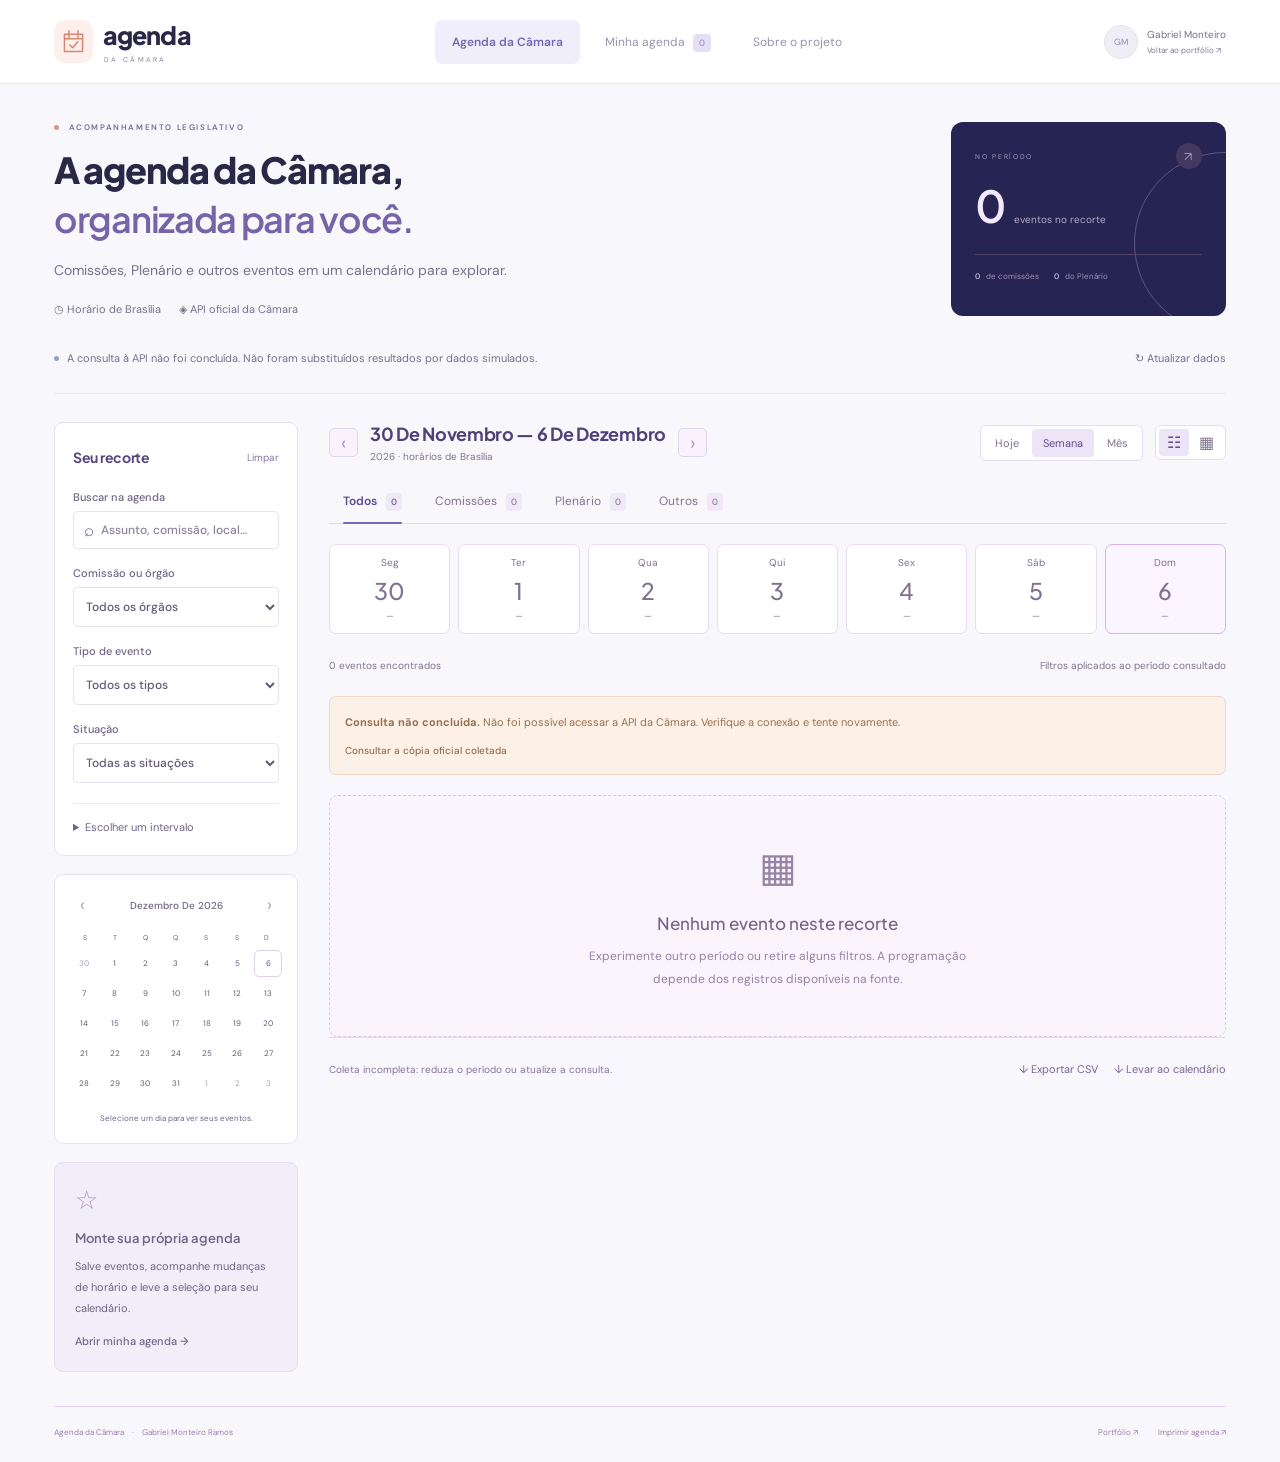
==== agenda-camara/index.html @ 768ad617 "Adiciona Agenda da Câmara com calendário, pautas e acompanhamento pessoal" ====
<!doctype html><html lang="pt-BR"><head><meta charset="utf-8"><meta name="viewport" content="width=device-width,initial-scale=1"><meta name="theme-color" content="#262452"><meta name="author" content="Gabriel Monteiro Ramos"><meta name="description" content="Agenda interativa da Câmara dos Deputados: calendário, comissões, Plenário, pautas e acompanhamento pessoal com a API oficial. Projeto de Gabriel Monteiro Ramos."><title>Agenda da Câmara · Gabriel Monteiro Ramos</title><link rel="icon" href="favicon.svg" type="image/svg+xml"><link rel="stylesheet" href="style.css"></head><body>
<a class="skip" href="#main">Ir para a agenda</a>
<header class="app-header"><div class="header-inner"><a href="#main" class="brand"><span class="brand-symbol"><svg viewBox="0 0 32 32" aria-hidden="true"><path d="M6 8h20v19H6zM6 13h20M11 4v8M21 4v8"/><path d="m12 20 3 3 6-7"/></svg></span><span>agenda<small>DA CÂMARA</small></span></a><nav aria-label="Navegação principal"><button data-tab="agenda" class="nav-button active">Agenda da Câmara</button><button data-tab="mine" class="nav-button">Minha agenda <span id="navMine">0</span></button><button data-tab="about" class="nav-button">Sobre o projeto</button></nav><a href="../" class="profile-link"><span>GM</span><div>Gabriel Monteiro<small>Voltar ao portfólio ↗</small></div></a></div></header>
<main id="main"><section class="hero"><div><div class="eyebrow"><span></span> ACOMPANHAMENTO LEGISLATIVO</div><h1 id="pageTitle">A agenda da Câmara,<br><em>organizada para você.</em></h1><p id="pageSubtitle">Comissões, Plenário e outros eventos em um calendário para explorar.</p><div class="hero-meta"><span>◷ Horário de Brasília</span><span>◈ API oficial da Câmara</span></div></div><div class="hero-summary"><div class="summary-top"><span id="heroPeriod">NESTA SEMANA</span><i class="summary-icon">↗</i></div><strong id="heroCount">—</strong><span class="summary-caption">eventos no recorte</span><div class="summary-bottom"><span><b id="heroCommission">—</b> de comissões</span><span><b id="heroPlenary">—</b> do Plenário</span></div></div></section>
<div class="source-line"><span class="source-dot" id="sourceDot"></span><p id="sourceInfo">Preparando consulta à API da Câmara…</p><button id="refresh" class="text-button">↻ Atualizar dados</button></div>
<section id="agendaPanel"><div class="workspace-grid"><aside class="filter-rail"><section class="rail-section"><div class="rail-heading"><h2>Seu recorte</h2><button id="clearFilters" class="text-button">Limpar</button></div><label for="keyword">Buscar na agenda<div class="search-input"><span>⌕</span><input id="keyword" type="search" placeholder="Assunto, comissão, local…" maxlength="120"></div></label><label for="organ">Comissão ou órgão<select id="organ"><option value="">Todos os órgãos</option></select></label><label for="eventType">Tipo de evento<select id="eventType"><option value="">Todos os tipos</option></select></label><label for="status">Situação<select id="status"><option value="">Todas as situações</option></select></label><details class="custom-period"><summary>Escolher um intervalo</summary><form id="rangeForm"><label for="startDate">De<input id="startDate" type="date" required></label><label for="endDate">Até<input id="endDate" type="date" required></label><button class="button secondary" type="submit">Consultar período →</button></form></details></section><section class="rail-section mini-calendar-section"><div class="mini-calendar-heading"><button id="miniPrev" class="icon-button" aria-label="Mês anterior">‹</button><strong id="miniMonth"></strong><button id="miniNext" class="icon-button" aria-label="Próximo mês">›</button></div><div class="week-labels"><span>S</span><span>T</span><span>Q</span><span>Q</span><span>S</span><span>S</span><span>D</span></div><div id="miniCalendar" class="mini-calendar"></div><p>Selecione um dia para ver seus eventos.</p></section><section class="rail-note"><span>☆</span><h3>Monte sua própria agenda</h3><p>Salve eventos, acompanhe mudanças de horário e leve a seleção para seu calendário.</p><button data-go-mine class="text-link">Abrir minha agenda →</button></section></aside>
<div class="agenda-content"><div class="agenda-toolbar"><div class="period-control"><button id="prevPeriod" class="icon-button" aria-label="Período anterior">‹</button><div><h2 id="periodTitle">Esta semana</h2><p id="periodSubtitle"></p></div><button id="nextPeriod" class="icon-button" aria-label="Próximo período">›</button></div><div class="toolbar-actions"><div class="period-presets" aria-label="Períodos"><button data-period="day">Hoje</button><button data-period="week" class="active">Semana</button><button data-period="month">Mês</button></div><div class="view-toggle" aria-label="Visualização"><button data-view="list" class="active" aria-label="Visualizar em lista">☷</button><button data-view="calendar" aria-label="Visualizar calendário">▦</button></div></div></div>
<div class="category-tabs" aria-label="Categorias de órgãos"><button data-category="" class="active">Todos <span id="countAll">0</span></button><button data-category="comissoes">Comissões <span id="countCommission">0</span></button><button data-category="plenario">Plenário <span id="countPlenary">0</span></button><button data-category="outros">Outros <span id="countOther">0</span></button></div>
<div id="dayStrip" class="day-strip"></div><div id="filterCaption" class="filter-caption"></div><div id="queryError" class="error-box" role="alert" hidden></div><div id="calendarView" hidden><div class="calendar-weekdays"><span>SEG</span><span>TER</span><span>QUA</span><span>QUI</span><span>SEX</span><span>SÁB</span><span>DOM</span></div><div id="calendarGrid" class="calendar-grid"></div><p class="calendar-help">Selecione um dia para abrir a lista. Os pontos representam eventos do recorte filtrado.</p></div><div id="eventList" aria-live="polite"></div><div class="export-row"><span id="coverageInfo"></span><div><button id="exportCSV" class="text-button">↓ Exportar CSV</button><button id="exportICS" class="text-button">↓ Levar ao calendário</button></div></div></div></div></section>
<section id="minePanel" hidden><div class="mine-heading"><div><h2>Seus eventos acompanhados</h2><p>Esta lista é pessoal e fica neste navegador.</p></div><div class="inline-actions"><button id="refreshMine" class="button primary">↻ Verificar atualizações</button><button id="backupExport" class="button secondary">↓ Backup</button><button id="backupImport" class="button secondary">↑ Restaurar</button><input id="backupFile" type="file" accept=".json,application/json" hidden></div></div><div id="mineNotice" class="mine-notice" hidden></div><div id="mineList"></div><div class="mine-footer"><button id="mineICS" class="button secondary">↓ Exportar minha agenda (.ics)</button><button id="clearMine" class="text-button">Limpar minha agenda</button></div></section>
<section id="aboutPanel" class="about-grid" hidden><article class="about-card about-feature"><div class="eyebrow">PROJETO DE GABRIEL MONTEIRO RAMOS</div><h2>Uma interface para<br>acompanhar a Câmara.</h2><p>A Agenda da Câmara conecta informações públicas à organização do trabalho parlamentar. Reúne eventos, órgãos responsáveis, horários e pautas, com uma lista pessoal para acompanhar o que interessa a cada visitante.</p><div class="tags"><span>Dados públicos</span><span>Calendário interativo</span><span>APIs</span><span>Gestão parlamentar</span></div><a class="button secondary" href="https://github.com/Monteiro619/portfolio-gabriel/tree/main/agenda-camara" target="_blank" rel="noopener noreferrer">Ver código no GitHub ↗</a></article><article class="about-card"><h2>Dados e horários</h2><p>A fonte principal é a API de Dados Abertos da Câmara. A agenda consulta eventos do período selecionado, incluindo os encerrados e cancelados. Horários são apresentados como informados pela fonte, em Brasília.</p><p>A API pode registrar eventos conjuntos ou de outros órgãos, como o Congresso Nacional. Os nomes dos responsáveis são mantidos na interface. Pautas e vídeos aparecem quando disponibilizados pela fonte.</p><a class="text-link" href="https://dadosabertos.camara.leg.br/swagger/api.html" target="_blank" rel="noopener noreferrer">Documentação oficial ↗</a></article><article class="about-card"><h2>Filtros e cobertura</h2><p>Comissões, Plenário e Outros são agrupados pelos órgãos responsáveis. Um evento conjunto pode aparecer em mais de uma categoria. Tipos e situações reproduzem os campos oficiais.</p><p>Os filtros atuam sobre os eventos carregados para o intervalo. A lista de órgãos reúne comissões permanentes do catálogo e órgãos presentes no período; não é uma lista de todas as comissões históricas. Consultas aceitam até 93 dias e até 1.000 eventos, com indicação visível caso a coleta fique incompleta.</p><p>Se a API falhar, você pode escolher uma cópia oficial coletada do mês, com data visível. Ela não é apresentada como uma consulta atualizada.</p></article><article class="about-card"><h2>Minha agenda e calendário</h2><p>Os eventos e as anotações ficam no navegador quando o armazenamento local está disponível. Use o backup JSON para transferir a lista. “Verificar atualizações” consulta novamente os eventos salvos e informa diferenças de horário, situação, local ou descrição.</p><p>O arquivo .ics pode ser importado em aplicativos de calendário. Ele é uma cópia dos eventos exportados, sem sincronização automática. Conflitos só são sinalizados quando os eventos começam juntos ou quando ambos têm início e fim informados e os intervalos se sobrepõem.</p><p>Este é um projeto pessoal de portfólio, não um serviço oficial da Câmara. Confira os eventos e eventuais mudanças na fonte.</p></article></section>
<footer><span>Agenda da Câmara <i>·</i> Gabriel Monteiro Ramos</span><div><a href="../">Portfólio ↗</a><button id="printBtn">Imprimir agenda ↗</button></div></footer></main>
<dialog id="eventDialog"><div class="dialog-top"><div><p id="detailCategory" class="eyebrow">EVENTO DA CÂMARA</p><h2 id="detailTitle">Detalhes do evento</h2></div><button id="closeDialog" class="close-button" aria-label="Fechar detalhes">×</button></div><div id="detailBody"></div></dialog><div id="toast" role="status" aria-live="polite"></div><noscript>Ative o JavaScript para consultar a agenda e usar os filtros.</noscript><script src="snapshot.js"></script><script src="model.js"></script><script src="app.js"></script></body></html>
---- agenda-camara/style.css ----
@import url('https://fonts.googleapis.com/css2?family=DM+Sans:wght@400;500;600;700&family=Plus+Jakarta+Sans:wght@400;500;600;700;800&display=swap');
:root{--ink:#292847;--purple:#5954bb;--dark:#262452;--coral:#db7257;--muted:#9a97af;--border:#e9e7f0;--bg:#f8f7fc;--font:'DM Sans',Arial,sans-serif;--heading:'Plus Jakarta Sans',Arial,sans-serif}*{box-sizing:border-box}body{margin:0;background:var(--bg);color:var(--ink);font:14px var(--font)}button,input,select,textarea{font:inherit}button{cursor:pointer}a{color:inherit;text-decoration:none}button:disabled{opacity:.45;cursor:default}button:focus-visible,a:focus-visible,input:focus-visible,select:focus-visible,textarea:focus-visible,summary:focus-visible{outline:3px solid #aaa3ed;outline-offset:3px}[hidden]{display:none!important}.skip{position:absolute;top:-60px;left:24px;z-index:100;background:white;padding:12px}.skip:focus{top:10px}.app-header{background:#fff;border-bottom:1px solid var(--border);height:84px}.header-inner{max-width:1460px;padding:0 54px;margin:auto;height:100%;display:flex;align-items:center;justify-content:space-between;gap:30px}.brand{display:flex;align-items:center;gap:10px;font-family:var(--heading);font-size:25px;font-weight:800;letter-spacing:-.9px}.brand-symbol{display:grid;place-items:center;width:39px;height:43px;border-radius:11px;background:#fcefec}.brand-symbol svg{width:29px;fill:none;stroke:#d88670;stroke-width:1.6;stroke-linecap:round;stroke-linejoin:round}.brand small{display:block;font:7px var(--font);letter-spacing:2.3px;color:#8b85a0;margin-top:4px;margin-left:1px}.header-inner nav{display:flex;align-items:center;gap:8px}.nav-button{border:0;background:none;color:#9893b0;font-size:11px;padding:13px 17px;border-radius:7px;min-height:44px}.nav-button.active{background:#f0eefb;color:#7168b5;font-weight:600}.nav-button:hover{background:#f4f2fa}.nav-button span{background:#e4dff5;color:#9385b8;font-size:9px;border-radius:4px;padding:3px 6px;margin-left:5px}.profile-link{display:flex;align-items:center;gap:9px;font-size:10px;color:#6e6887}.profile-link>span{width:34px;height:34px;display:grid;place-items:center;background:#efedf6;border:1px solid #e5e0ef;border-radius:50%;font-size:9px;color:#968caf}.profile-link small{display:block;font-size:8px;color:#aaa1b9;margin-top:4px}main{max-width:1460px;margin:auto;padding:38px 54px 25px}.hero{display:flex;align-items:center;justify-content:space-between;gap:40px;margin-bottom:26px}.eyebrow{font-size:8px;color:#a195b3;font-weight:600;letter-spacing:1.6px;margin-bottom:14px}.eyebrow>span{width:5px;height:5px;border-radius:50%;display:inline-block;background:#da9681;margin-right:6px}h1{font-family:var(--heading);font-size:36px;letter-spacing:-1.3px;line-height:1.35;margin:0;font-weight:800}h1 em{font-style:normal;color:#9185b9;font-weight:600}.hero>div>p{font-size:12px;color:#aaa0b8;line-height:1.8;margin:14px 0}.hero-meta{display:flex;gap:18px;font-size:9px;color:#b0a7be;margin-top:19px}.hero-meta span:first-child{color:#9586b2}.hero-summary{width:275px;min-height:194px;flex-shrink:0;padding:21px 24px 0;background:var(--dark);border-radius:12px;color:#ccc5e4;position:relative;overflow:hidden}.hero-summary:after{content:'';position:absolute;width:180px;height:180px;border:1px solid #5f547f;border-radius:50%;right:-90px;top:30px;pointer-events:none}.summary-top{display:flex;justify-content:space-between;align-items:center;gap:12px;font-size:7px;letter-spacing:1.7px;color:#a79bc2;position:relative;z-index:1}.summary-icon{display:grid;place-items:center;width:26px;height:26px;border-radius:50%;background:#423860;font-style:normal;color:#a395bc;font-size:13px}.hero-summary>strong{display:inline-block;font-family:var(--heading);font-size:44px;color:#f2e9ff;letter-spacing:-1.8px;margin:8px 9px 5px 0;font-weight:600}.summary-caption{font-size:10px;color:#baaaca}.summary-bottom{display:flex;gap:15px;border-top:1px solid #514368;margin-top:16px;padding:16px 0;font-size:8px;color:#a290b4;position:relative;z-index:1}.summary-bottom b{font-weight:500;color:#d8c9e7;margin-right:4px}.source-line{display:flex;gap:8px;align-items:center;font-size:9px;color:#aea3ba;margin:0 0 28px;padding-bottom:19px;border-bottom:1px solid var(--border)}.source-dot{width:5px;height:5px;border-radius:50%;background:#90a6c2;flex-shrink:0}.source-dot.offline{background:#d6b481}.source-line p{margin:0;line-height:1.7}.source-line>.text-button{margin-left:auto;white-space:nowrap}.text-button{border:0;background:none;font-size:9px;padding:7px 0;color:#9c8aac;min-height:32px}.text-button:hover{text-decoration:underline}.workspace-grid{display:grid;grid-template-columns:244px minmax(0,1fr);gap:31px}.filter-rail{display:flex;flex-direction:column;gap:18px}.rail-section{border:1px solid #e8e2ef;background:#fff;border-radius:9px;padding:18px}.rail-heading{display:flex;justify-content:space-between;align-items:center;margin-bottom:12px}h2{font-family:var(--heading);font-size:13px;font-weight:700;letter-spacing:-.3px;margin:0}.rail-heading h2{color:#8a759e;font-size:12px}.rail-heading .text-button{font-size:8px;color:#baa7c5}.rail-section>label{display:block;font-size:8px;color:#a893b3;font-weight:500;margin-top:17px}.rail-section select,.rail-section input{display:block;margin-top:7px;width:100%;min-width:0;border:1px solid #e9e1ee;border-radius:5px;background:#fff;color:#8c739c;padding:10px 8px;font-size:9px;min-height:35px}.rail-section input::placeholder{color:#bfafc5}.search-input{display:flex;align-items:center;border:1px solid #e9e1ee;border-radius:5px;margin-top:7px}.search-input span{font-size:17px;padding-left:10px;color:#baa6c5}.search-input input{margin:0;border:0;padding-left:7px;font-size:9px;background:transparent;outline-offset:-3px}.custom-period{border-top:1px solid #f0e9f3;margin-top:20px;padding-top:14px;color:#b19cbc;font-size:9px}.custom-period summary{cursor:pointer;line-height:1.7}.custom-period form{margin-top:15px}.custom-period label{display:block;margin-top:10px;font-size:9px}.custom-period .button{margin-top:13px;width:100%}.mini-calendar-section{padding:16px 15px}.mini-calendar-heading{display:flex;align-items:center;justify-content:space-between;margin-bottom:13px}.mini-calendar-heading strong{font-size:10px;color:#a68ab5;font-weight:500;text-transform:capitalize}.icon-button{border:1px solid #e5dfed;background:white;color:#ae9aba;border-radius:5px;min-height:29px;min-width:29px;font-size:20px;padding:0 6px}.icon-button:hover{background:#f4eef9}.mini-calendar-heading .icon-button{border:0;font-size:18px;min-width:25px}.week-labels{display:grid;grid-template-columns:repeat(7,1fr);font-size:7px;color:#c6b5cd;text-align:center;margin:0 0 8px}.mini-calendar{display:grid;grid-template-columns:repeat(7,1fr);gap:3px}.mini-calendar button{border:0;background:none;color:#b6a0c1;border-radius:5px;min-height:27px;font-size:8px;position:relative;padding:5px}.mini-calendar button.outside{color:#dfd3e5}.mini-calendar button.today{border:1px solid #e0d2eb;color:#a38bb1}.mini-calendar button.selected{background:#bdb0d3;color:#fff}.mini-calendar button:hover{background:#f2eafa}.mini-calendar button i{position:absolute;bottom:2px;left:calc(50% - 1px);height:2px;width:2px;border-radius:50%;background:transparent}.mini-calendar button.has-events i{background:#b999cb}.mini-calendar-section>p{font-size:8px;color:#c0accb;text-align:center;margin:15px 0 2px;line-height:1.7}.rail-note{background:#f1edf9;border:1px solid #e6def3;border-radius:9px;padding:20px;color:#ac91c1}.rail-note>span{font-size:26px;color:#b198c6}.rail-note h3{font-family:var(--heading);font-size:11px;font-weight:600;line-height:1.7;margin:10px 0 7px;color:#a18bb3}.rail-note p{font-size:9px;line-height:1.9;color:#b29cc3;margin:0 0 12px}.text-link{border:0;background:none;color:#9a81b2;padding:0;font-size:10px;font-weight:500;text-align:left;line-height:1.7}.text-link:hover{text-decoration:underline}.rail-note .text-link{font-size:8px}.agenda-toolbar{display:flex;align-items:center;justify-content:space-between;gap:20px;margin-bottom:18px}.period-control{display:flex;align-items:center;gap:12px}.period-control h2{font-size:15px;color:#88729f;text-transform:capitalize}.period-control p{font-size:8px;color:#b8a6c5;margin:5px 0 0}.period-control>.icon-button{border-color:#e2d6ec;background:#f8f2fc;color:#af96c0;flex-shrink:0}.toolbar-actions{display:flex;align-items:center;gap:12px;flex-shrink:0}.period-presets,.view-toggle{display:flex;align-items:center;background:#fff;border:1px solid #e7ddf0;border-radius:6px;padding:3px;gap:2px}.period-presets button,.view-toggle button{background:none;border:0;border-radius:4px;padding:7px 11px;color:#b6a0c5;font-size:8px;min-height:27px}.period-presets button.active,.view-toggle button.active{background:#ece4f7;color:#a78bba}.view-toggle button{font-size:16px;padding:2px 8px;min-width:30px}.category-tabs{display:flex;gap:5px;border-bottom:1px solid #e5d9ee;margin-bottom:20px}.category-tabs button{background:none;border:0;position:relative;color:#b39bbf;font-size:9px;padding:12px 14px 14px;white-space:nowrap;min-height:40px}.category-tabs button span{font-size:7px;background:#f0e7f7;color:#baa0c8;border-radius:4px;padding:3px 5px;margin-left:6px}.category-tabs button.active{color:#9677ad;font-weight:600}.category-tabs button.active:after{content:'';position:absolute;height:2px;bottom:-1px;left:14px;right:14px;background:#b694c9;border-radius:3px}.day-strip{display:grid;grid-template-columns:repeat(7,1fr);gap:8px;margin-bottom:19px}.day-strip button{background:#fff;border:1px solid #e9dcf1;border-radius:7px;min-height:87px;display:flex;align-items:center;flex-direction:column;justify-content:center;padding:11px 5px;color:#b39bc0}.day-strip button span{font-size:8px;text-transform:capitalize;color:#c7acd3}.day-strip button strong{font-family:var(--heading);font-size:19px;font-weight:500;margin:7px 0 5px}.day-strip button small{font-size:7px;color:#c2a7cd}.day-strip button.today{border-color:#d6b5e7;background:#fbf5ff}.day-strip button.selected{border-color:#c6a2da;background:#eee0f8;color:#a27cb9}.day-strip button.selected span,.day-strip button.selected small{color:#b296c4}.filter-caption{display:flex;align-items:center;justify-content:space-between;gap:10px;color:#bea3ca;font-size:8px;margin-bottom:18px;min-height:25px}.filter-caption>span:first-child{color:#ac8eba}.filter-caption .text-button{font-size:8px}.day-section{margin-bottom:25px}.day-heading{display:flex;justify-content:space-between;align-items:center;gap:15px;margin-bottom:14px}.day-heading>div{display:flex;align-items:center;gap:9px}.day-heading h2{font-size:11px;color:#a986b9;font-weight:500}.day-heading>div>span{font-size:8px;color:#c4a7d1}.day-count{font-size:7px;color:#c5a8d2}.event-row{display:flex;gap:16px;position:relative;border:1px solid #e9d9f2;background:white;border-radius:8px;padding:19px 20px 16px;margin-bottom:11px}.event-time{width:80px;flex-shrink:0;display:flex;flex-direction:column;position:relative;border-right:1px solid #f0e1f7;padding-right:12px;color:#c49bd2}.event-time strong{font-family:var(--heading);font-weight:500;font-size:18px;letter-spacing:-.4px;color:#b891c8}.event-time small{font-size:7px;line-height:1.6;margin-top:5px;color:#cfb1dd}.time-line{height:25px;width:2px;background:#e9d4f5;border-radius:3px;margin:13px 0 0 2px}.event-main{flex:1;min-width:0}.event-top{display:flex;align-items:center;gap:8px;flex-wrap:wrap;margin-bottom:11px}.event-category{font-size:7px;padding:4px 6px;border-radius:3px;background:#f0e7fb;color:#aa8fc3}.event-category.plenario{background:#fbeae3;color:#d1a18d}.event-category.outros{background:#eaf1fb;color:#9cafd0}.event-status{font-size:7px;color:#c5acd2}.event-status:before{content:'';width:3px;height:3px;border-radius:50%;display:inline-block;vertical-align:middle;margin-right:4px;background:#d4b7e2}.event-status.cancelled{color:#c49ca7}.event-status.cancelled:before{background:#d9b7c1}.event-status.live{color:#92a997}.event-status.live:before{background:#a6c9b1}.event-status.ended{color:#b8a6c2}.event-row h3{font-family:var(--heading);font-size:12px;font-weight:600;line-height:1.8;margin:0 0 7px;color:#ad85c0}.event-row h3 button{font:inherit;line-height:inherit;border:0;background:none;padding:0;text-align:left;color:inherit;display:-webkit-box;-webkit-line-clamp:2;-webkit-box-orient:vertical;overflow:hidden}.event-organ{font-size:8px;line-height:1.8;color:#c6a5d6;margin:0 0 10px}.event-meta{display:flex;flex-wrap:wrap;gap:14px;font-size:7px;color:#c5a1d7;line-height:1.8}.event-meta span{max-width:100%;overflow-wrap:anywhere}.event-links{display:flex;gap:16px;align-items:center;flex-wrap:wrap;margin-top:11px}.event-links .text-link,.event-links a{font-size:8px;color:#b594c8}.event-links a{color:#c6a2d8}.save-event{border:0;background:none;color:#d9bee7;min-height:32px;min-width:32px;font-size:20px;align-self:flex-start;padding:0;flex-shrink:0}.save-event.saved{color:#d8ad83}.event-row.cancelled{background:#fcf9fd;border-color:#eee0f3}.event-row.cancelled h3{color:#baa0c6}.export-row{display:flex;justify-content:space-between;gap:15px;align-items:center;border-top:1px solid #e9d8f3;padding-top:15px;color:#c8a5d9;font-size:7px;line-height:1.8}.export-row>div{display:flex;gap:16px;flex-shrink:0}.export-row .text-button{font-size:8px;color:#c09ad5}.empty-state{background:#faf5fd;border:1px dashed #dbc4ea;border-radius:9px;text-align:center;padding:45px 25px;color:#bea2d0}.empty-state>span{font-size:40px;color:#c6a9d6}.empty-state h3{font-family:var(--heading);font-size:17px;font-weight:500;line-height:1.8;margin:15px 0 7px;color:#b291c5}.empty-state p{font-size:10px;line-height:1.9;max-width:430px;margin:0 auto;color:#c4a9d4}.empty-state .button{margin-top:20px}.button{font-size:10px;font-weight:500;padding:11px 14px;border:1px solid transparent;border-radius:6px;min-height:39px;display:inline-flex;align-items:center;justify-content:center;white-space:nowrap}.button.primary{background:#9d82ba;color:white}.button.primary:hover{background:#8b71a8}.button.secondary{border-color:#e3d1ee;background:#fff;color:#b08dc7}.button.secondary:hover{background:#f7eefc}.calendar-weekdays{display:grid;grid-template-columns:repeat(7,1fr);font-size:8px;color:#bf9ed0;text-align:center;padding:13px 0;background:#f8f0fe;border:1px solid #e4cdef;border-radius:7px 7px 0 0}.calendar-grid{display:grid;grid-template-columns:repeat(7,minmax(0,1fr));border-left:1px solid #e4cdef;border-top:0}.calendar-cell{background:white;border:0;border-right:1px solid #e4cdef;border-bottom:1px solid #e4cdef;min-height:112px;padding:10px 8px;text-align:left;display:flex;flex-direction:column;align-items:flex-start;gap:6px;min-width:0;overflow:hidden;color:#bc95d0}.calendar-cell.outside{background:#faf6fd;color:#dfc6ea}.calendar-cell.today{background:#f7edff}.calendar-cell:hover{background:#f2e4fb}.cell-day{font-size:10px}.calendar-event{display:block;font-size:7px;color:#b494ca;background:#f2e8fd;border-radius:3px;padding:4px;width:100%;white-space:nowrap;overflow:hidden;text-overflow:ellipsis}.calendar-event.plenario{background:#fbece7;color:#d9b29f}.calendar-event.outros{background:#edf4fc;color:#adbfd8}.calendar-cell small{font-size:7px;color:#c5a5d8}.calendar-help{font-size:8px;color:#c9a5de;line-height:1.8;margin:13px 0 23px}.mine-heading{display:flex;align-items:center;justify-content:space-between;gap:20px;margin:0 0 22px}.mine-heading h2{font-size:17px;color:#9e81b6}.mine-heading p{font-size:10px;color:#bfa1ce;line-height:1.8}.inline-actions{display:flex;gap:9px;flex-wrap:wrap}.mine-notice{padding:14px 17px;border:1px solid #ebd8c6;border-radius:7px;background:#fdf4e9;font-size:10px;line-height:1.8;color:#c3a286;margin-bottom:22px}.mine-footer{display:flex;justify-content:space-between;align-items:center;margin:22px 0}.about-grid{display:grid;grid-template-columns:1fr 1fr;gap:22px}.about-card{background:white;border:1px solid #eadcf3;border-radius:10px;padding:30px}.about-card h2{font-size:18px;color:#a889bf}.about-feature h2{font-size:27px;line-height:1.5;margin:19px 0}.about-card p{font-size:12px;line-height:1.95;color:#baa0ce}.tags{display:flex;gap:6px;flex-wrap:wrap;margin:20px 0}.tags span{font-size:9px;background:#f2eafb;color:#b194ca;border-radius:4px;padding:6px 8px}.about-feature .button{margin-top:12px}.error-box{background:#fdf1e7;border:1px solid #efd8c7;border-radius:7px;padding:15px;font-size:11px;line-height:1.9;color:#c19c81;margin-bottom:20px}.error-box .text-link{display:block;font-size:10px;margin-top:9px;color:#b58d76}footer{border-top:1px solid #e4d0f0;display:flex;justify-content:space-between;align-items:center;margin-top:34px;padding-top:20px;gap:15px;font-size:8px;color:#c5a2da}footer i{font-style:normal;margin:0 6px}footer>div{display:flex;gap:20px}footer button{border:0;background:none;color:inherit;padding:0;font-size:8px}dialog{border:0;border-radius:13px;padding:28px;width:min(880px,calc(100% - 28px));max-height:92vh;color:#a588be;box-shadow:0 30px 100px #24205b55}dialog::backdrop{background:#23204bad;backdrop-filter:blur(3px)}.dialog-top{display:flex;align-items:center;justify-content:space-between;gap:20px;margin-bottom:25px}.dialog-top .eyebrow{font-size:7px;letter-spacing:1px;color:#b9a2cc}.dialog-top h2{font-size:23px;color:#9b7ab6}.close-button{height:38px;width:38px;border:0;background:#f4eafa;border-radius:50%;display:grid;place-items:center;font-size:24px;color:#baa0cf;flex-shrink:0}.loading{font-size:12px;text-align:center;color:#baa0cd;padding:35px}.detail-status{display:flex;gap:10px;align-items:center}.detail-status .event-category,.detail-status .event-status{font-size:9px}.detail-description{font-size:15px;line-height:1.85;color:#a882bd;white-space:pre-wrap;overflow-wrap:anywhere;margin:20px 0}.detail-facts{background:#f9f2fd;border:1px solid #efdef9;border-radius:7px;padding:20px;display:grid;grid-template-columns:1fr 1fr;gap:20px}.detail-facts .full{grid-column:1/-1}.detail-facts small{display:block;font-size:7px;letter-spacing:1px;color:#c0a5d1;margin-bottom:8px}.detail-facts strong{font-weight:500;font-size:12px;line-height:1.8;color:#ac8ac3}.detail-facts p{font-size:10px;color:#c7abda;margin:6px 0 0}.detail-actions{display:flex;gap:9px;flex-wrap:wrap;margin:21px 0}.detail-notes{padding:20px 0;border-top:1px solid #ead6f7;border-bottom:1px solid #ead6f7;margin-top:25px}.detail-notes label{font-size:11px;color:#b38ecc}.detail-notes textarea{display:block;width:100%;border:1px solid #e5cef4;border-radius:6px;padding:12px;font-size:12px;line-height:1.8;color:#b68bd0;margin:10px 0 13px;resize:vertical;min-height:90px}.detail-notes small{display:block;font-size:9px;color:#cda8e2;margin-top:12px}.pauta-section{border-top:1px solid #ebd4f8;padding-top:22px;margin-top:24px}.pauta-section h3{font-family:var(--heading);font-size:14px;font-weight:500;color:#b18acb;margin:0}.pauta-section h3 span{font-family:var(--font);font-size:9px;background:#f1e2fc;padding:3px 7px;border-radius:4px;margin-left:5px;color:#b88bd5}.pauta-section>div>p{font-size:9px;color:#c6a1df}.pauta-item{display:flex;align-items:flex-start;gap:15px;padding:18px 0;border-bottom:1px solid #efdcfc}.pauta-order{display:grid;place-items:center;min-width:27px;height:27px;border-radius:5px;background:#f6eafb;font-size:10px;color:#c39bda}.pauta-item>div{flex:1;min-width:0}.pauta-item h4{font-size:12px;font-weight:500;color:#b58ace;margin:3px 0 8px;line-height:1.8}.pauta-item p{font-size:11px;line-height:1.9;color:#c19cdb;white-space:pre-wrap;overflow-wrap:anywhere;margin:0 0 10px}.pauta-item small{display:block;font-size:9px;color:#cfa9e5;line-height:1.8;margin:5px 0}.pauta-item details{font-size:10px;color:#c5a0dd;margin:10px 0}.pauta-item summary{cursor:pointer}.pauta-item .text-link{font-size:10px;color:#be92d7}.pauta-empty{background:#faf2ff;border:1px dashed #e7cef5;border-radius:7px;padding:20px;font-size:11px;line-height:1.9;color:#c39edd}#toast{position:fixed;bottom:24px;left:50%;transform:translateX(-50%) translateY(110px);opacity:0;max-width:90vw;width:max-content;z-index:100;background:#514070;color:#f6eaff;border-radius:8px;padding:13px 22px;font-size:12px;line-height:1.8;box-shadow:0 6px 26px #30205033;transition:.2s}#toast.visible{opacity:1;transform:translateX(-50%) translateY(0)}
/* Paleta de texto: tons escuros preservam o contraste sobre fundos claros. */
.rail-section>label,.custom-period,.search-input span,.mini-calendar-heading strong,.week-labels,.mini-calendar-section>p,.rail-note,.rail-note p,.rail-note h3,.rail-note .text-link{color:#716685}.rail-section select,.rail-section input,.mini-calendar button{color:#625974}.rail-section input::placeholder{color:#8d829b}.mini-calendar button.outside{color:#aaa0b6}.mini-calendar button.selected{background:#6f60ae;color:white}.hero>div>p,.hero-meta,.source-line,.text-button,.profile-link{color:#77718a}.hero-meta span:first-child{color:#77718a}.profile-link small{color:#807990}.period-control h2,.day-heading h2,.event-row h3,.about-card h2,.about-feature h2,.dialog-top h2{color:#50476f}.period-control p,.filter-caption,.filter-caption>span:first-child,.day-count,.day-heading>div>span,.period-presets button,.category-tabs button,.view-toggle button,.day-strip button,.day-strip button span,.day-strip button small{color:#81738f}.period-presets button.active,.view-toggle button.active,.category-tabs button.active{color:#61508d}.category-tabs button span{color:#7d6b92}.event-category{color:#775999}.event-category.plenario{color:#a4684d}.event-category.outros{color:#526f9d}.event-status,.event-status.cancelled,.event-status.ended{color:#8c778d}.event-status.live{color:#54705b}.event-time strong{color:#63528a}.event-time small,.event-organ,.event-meta,.event-links .text-link,.event-links a{color:#8c799a}.event-row.cancelled h3{color:#877590}.save-event{color:#aa99ba}.save-event.saved{color:#b3824f}.export-row,.export-row .text-button,.calendar-help,.calendar-cell,.cell-day,.calendar-cell small,.calendar-weekdays{color:#8a729b}.calendar-event{color:#775b95}.calendar-event.plenario{color:#a56f59}.calendar-event.outros{color:#6e84a4}.empty-state h3{color:#776389}.empty-state p,.empty-state>span{color:#9582a5}.button.primary{background:#6256a7;color:#fff}.button.primary:hover{background:#554894}.button.secondary,.text-link{color:#7b649a}.mine-heading h2{color:#625078}.mine-heading p{color:#887098}.mine-notice{color:#967351}.about-card p{color:#887595}.tags span{color:#8b709f}.eyebrow{color:#95859e}.detail-status .event-status,.dialog-top .eyebrow,.loading{color:#9173a6}.detail-description,.detail-facts strong{color:#785990}.detail-facts small,.detail-facts p,.detail-notes label,.detail-notes textarea,.detail-notes small{color:#9473ad}.pauta-section h3,.pauta-item h4{color:#87649e}.pauta-section>div>p,.pauta-item p,.pauta-item small,.pauta-item details,.pauta-item .text-link,.pauta-empty{color:#9873b1}.pauta-section h3 span,.pauta-order{color:#a47eb9}.error-box,.error-box .text-link{color:#976f51}footer{color:#9a7eae}.day-strip button.selected,.day-strip button.selected span,.day-strip button.selected small{color:#75519a}.mini-calendar button.today{color:#6c518d}.calendar-cell.outside{color:#bca9cd}
@media(min-width:1500px){.hero h1{font-size:42px}.hero-summary{width:295px}.event-row{padding:23px}.event-row h3{font-size:14px}.event-organ{font-size:9px}.event-meta,.event-links .text-link,.event-links a{font-size:9px}.event-time{width:92px}.event-time strong{font-size:21px}.workspace-grid{grid-template-columns:260px minmax(0,1fr)}}
@media(max-width:1200px){main{padding:32px 32px 24px}.header-inner{padding:0 32px}.workspace-grid{grid-template-columns:224px minmax(0,1fr);gap:23px}.hero h1{font-size:32px}.hero-summary{width:250px}.agenda-toolbar{flex-wrap:wrap;gap:16px}.period-control h2{font-size:14px}.toolbar-actions{margin-left:auto}.event-row{padding:17px;gap:13px}.event-time{width:71px}.event-row h3{font-size:11px}.day-strip{gap:5px}.calendar-cell{min-height:95px;padding:8px 5px}.calendar-event{font-size:6px}.nav-button{font-size:10px;padding:12px}.profile-link>div{display:none}.header-inner{gap:20px}}
@media(max-width:1000px){main{padding:28px 24px}.header-inner{padding:0 24px}.workspace-grid{grid-template-columns:205px minmax(0,1fr);gap:19px}.hero{gap:25px}.hero-summary{width:220px;padding:18px 19px 0}.hero h1{font-size:28px}.hero>div>p{font-size:11px}.hero-summary>strong{font-size:37px}.summary-bottom{font-size:7px;gap:10px}.summary-caption{font-size:9px}.rail-section{padding:16px 13px}.event-row{gap:12px;padding:15px}.event-time{width:60px;padding-right:9px}.event-time strong{font-size:16px}.event-time small{font-size:6px}.event-organ{font-size:7px}.event-meta{font-size:7px;gap:8px}.save-event{min-width:24px;font-size:18px}.day-strip button{min-height:78px}.day-strip button small{font-size:6px}.day-heading>div{gap:6px;flex-wrap:wrap}.day-heading>div>span{font-size:7px}.category-tabs button{padding:11px 10px;font-size:8px}.category-tabs button span{margin-left:3px}.about-grid{grid-template-columns:1fr}.mine-heading{align-items:flex-start;flex-direction:column}.export-row{flex-direction:column;align-items:flex-start}.export-row>div{align-self:flex-end}.calendar-cell{min-height:89px}.calendar-event{font-size:6px;padding:3px}.hero-meta{font-size:8px;gap:13px}}
@media(max-width:760px){.app-header{height:auto}.header-inner{padding:17px 18px 10px;flex-wrap:wrap;gap:16px}.brand{font-size:24px}.brand-symbol{width:34px;height:38px}.brand-symbol svg{width:25px}.brand small{font-size:6px}.profile-link{margin-left:auto}.profile-link>div{display:block;font-size:9px}.profile-link small{font-size:7px}.profile-link>span{display:none}.header-inner nav{order:3;width:100%;justify-content:space-between;gap:3px;overflow:auto}.nav-button{font-size:9px;padding:10px;min-height:44px;white-space:nowrap}.nav-button span{font-size:8px;padding:2px 5px;margin-left:3px}main{padding:25px 18px 20px}.hero{display:block;margin-bottom:20px}.hero h1{font-size:29px}.hero>div>p{font-size:11px}.eyebrow{font-size:7px;letter-spacing:1.2px}.hero-meta{margin-top:12px;font-size:8px;gap:15px}.hero-summary{width:100%;min-height:0;padding:15px 17px;margin-top:21px;display:flex;align-items:center;gap:10px;flex-wrap:wrap}.summary-top{width:auto;font-size:6px;letter-spacing:1.1px;margin-right:auto}.summary-icon{display:none}.hero-summary>strong{font-size:30px;margin:0;letter-spacing:-1px}.summary-caption{font-size:8px}.summary-bottom{width:100%;padding:11px 0 0;margin-top:2px;gap:18px;font-size:8px}.hero-summary:after{right:-80px;top:-30px}.source-line{font-size:8px;margin-bottom:21px;align-items:flex-start;gap:7px;padding-bottom:16px}.source-dot{margin-top:5px}.source-line>.text-button{font-size:8px;padding:0;min-height:38px}.workspace-grid{display:flex;flex-direction:column;gap:24px}.filter-rail{display:block}.rail-section{padding:17px 15px}.filter-rail>.rail-section:first-child{display:grid;grid-template-columns:1fr 1fr;gap:13px}.rail-heading{grid-column:1/-1;margin:0}.rail-heading h2{font-size:12px}.rail-section>label{margin:0;font-size:9px;min-width:0}.rail-section>label:nth-of-type(1),.rail-section>label:nth-of-type(2){grid-column:1/-1}.rail-section select,.rail-section input{min-height:44px;font-size:11px;padding:11px 9px}.search-input{margin-top:7px}.search-input input{font-size:11px;margin:0}.rail-section>label select{margin-top:7px}.custom-period{grid-column:1/-1;margin:2px 0 0;padding-top:12px;font-size:10px}.custom-period summary{min-height:28px}.custom-period form{display:grid;grid-template-columns:1fr 1fr;gap:10px;margin:10px 0 0}.custom-period label{margin:0;font-size:9px}.custom-period .button{grid-column:1/-1;min-height:44px;margin-top:5px}.mini-calendar-section,.rail-note{display:none}.agenda-toolbar{gap:15px;justify-content:space-between;margin-bottom:15px}.period-control{gap:10px;width:100%}.period-control>div{flex:1;text-align:center}.period-control h2{font-size:14px}.period-control p{font-size:8px;margin-top:6px}.period-control>.icon-button{min-width:38px;min-height:44px;font-size:24px}.toolbar-actions{width:100%;justify-content:space-between;margin:0}.period-presets button{font-size:10px;padding:9px 14px;min-height:38px}.view-toggle button{min-width:38px;min-height:38px}.category-tabs{gap:2px;margin-bottom:17px;overflow:auto}.category-tabs button{font-size:9px;min-height:44px;padding:12px 9px;flex-shrink:0}.category-tabs button span{font-size:7px;margin-left:4px;padding:2px 4px}.day-strip{gap:4px;margin-bottom:17px}.day-strip button{min-height:78px;padding:9px 3px}.day-strip button strong{font-size:16px}.day-strip button span{font-size:7px}.day-strip button small{font-size:6px}.filter-caption{font-size:7px;gap:15px}.filter-caption>span:last-child{max-width:120px;text-align:right;line-height:1.6}.filter-caption .text-button{font-size:8px;min-height:38px}.day-heading{margin-bottom:11px}.day-heading h2{font-size:12px}.day-heading>div>span{font-size:8px}.day-count{font-size:7px;white-space:nowrap}.event-row{padding:16px 13px;gap:11px}.event-time{width:50px;padding-right:8px}.event-time strong{font-size:16px}.event-time small{font-size:6px}.event-main h3{font-size:11px;line-height:1.8}.event-main h3 button{-webkit-line-clamp:3}.event-organ{font-size:8px;line-height:1.8}.event-meta{font-size:7px;line-height:1.9;gap:6px}.event-top{gap:6px}.event-category,.event-status{font-size:7px}.save-event{min-width:30px;min-height:44px;font-size:21px;margin-top:-6px;margin-right:-5px}.event-links{gap:10px;margin-top:7px}.event-links .text-link,.event-links a{font-size:8px;min-height:34px;display:flex;align-items:center}.export-row{font-size:7px;gap:7px}.export-row .text-button{font-size:9px;min-height:44px}.calendar-weekdays{font-size:7px;padding:11px 0}.calendar-cell{min-height:78px;padding:7px 4px;gap:5px}.cell-day{font-size:9px}.calendar-event{height:4px;padding:0;width:14px;max-width:100%;font-size:0;background:#b9a3d5}.calendar-event.plenario{background:#d6a38b}.calendar-event.outros{background:#a4b9d5}.calendar-cell small{font-size:6px;line-height:1.5}.calendar-help{font-size:8px;line-height:1.8}.mine-heading h2{font-size:16px}.mine-heading p{font-size:10px}.inline-actions{gap:7px;width:100%}.inline-actions>.button{font-size:9px;min-height:44px}.inline-actions>.button:first-child{width:100%}.inline-actions>.button:nth-child(n+2){flex:1}.mine-footer{gap:15px;align-items:flex-start}.mine-footer .button{font-size:9px;white-space:normal;line-height:1.6;min-height:44px}.mine-footer .text-button{font-size:8px;min-height:44px}.mine-notice{font-size:10px}.about-card{padding:23px}.about-feature h2{font-size:25px}.about-card h2{font-size:18px}.about-card p{font-size:12px}.about-feature .button{min-height:44px}.tags span{font-size:8px}footer{font-size:7px;align-items:flex-start;line-height:1.8}footer>div{gap:15px;flex-direction:column}footer button{font-size:7px;text-align:left}dialog{width:calc(100% - 18px);padding:20px;max-height:94vh}.dialog-top{gap:15px;margin-bottom:19px}.dialog-top h2{font-size:21px;line-height:1.6}.dialog-top .eyebrow{font-size:6px;line-height:1.9}.close-button{height:44px;width:44px}.detail-description{font-size:13px}.detail-facts{padding:16px;gap:15px}.detail-facts strong{font-size:11px}.detail-facts small{font-size:6px}.detail-facts p{font-size:9px}.detail-actions{gap:7px}.detail-actions>.button{font-size:9px;min-height:44px}.detail-notes textarea{font-size:13px}.detail-notes .button{min-height:44px}.pauta-item{gap:12px}.pauta-item p{font-size:11px}.pauta-item h4{font-size:12px}.pauta-empty{font-size:11px;padding:15px}#toast{font-size:11px;max-width:calc(100vw - 28px);padding:13px 17px}.empty-state{padding:35px 20px}.empty-state h3{font-size:16px}.empty-state p{font-size:11px}}
/* Tipografia de leitura e cores principais da aplicação. */
.nav-button{font-size:12px}.source-line{font-size:11px}.source-line>.text-button{font-size:11px}.hero>div>p{font-size:14px}.hero-meta{font-size:11px}h1 em{color:#7564a8}.eyebrow{color:#7a6b96}.rail-section>label,.custom-period{font-size:11px}.rail-section select,.rail-section input,.search-input input{font-size:12px}.rail-heading h2{font-size:14px;color:#57467e}.rail-heading .text-button{font-size:10px;color:#8b76a5}.rail-note h3{font-size:13px}.rail-note p{font-size:11px}.rail-note .text-link{font-size:11px}.period-control h2{font-size:18px;color:#4f4078}.period-control p{font-size:10px}.period-presets button{font-size:11px}.category-tabs button{font-size:12px}.category-tabs button span{font-size:9px}.category-tabs button.active{color:#5b4a96}.category-tabs button.active:after{background:#7a66bd}.day-strip button span{font-size:10px}.day-strip button strong{font-size:23px}.day-strip button small{font-size:9px}.day-strip button.selected{background:#eae5fb;border-color:#8775c2}.day-heading h2{font-size:15px}.day-heading>div>span,.day-count{font-size:10px}.filter-caption{font-size:10px}.event-row h3{font-size:15px;color:#423861}.event-organ{font-size:11px;color:#786b88}.event-meta,.event-links .text-link,.event-links a{font-size:10px;color:#7f718f}.event-category,.event-status{font-size:10px}.event-time strong{font-size:22px;color:#66538e}.event-time small{font-size:9px}.event-category.plenario{background:#fce7df;color:#b16449}.event-category{background:#eee7fc;color:#77609f}.event-category.outros{background:#e9effc;color:#566a97}.export-row{font-size:10px}.export-row .text-button{font-size:11px;color:#7e6498}.empty-state p{font-size:12px}.button{font-size:12px}.about-card p{color:#786987}.mine-heading p{font-size:12px}.mine-notice{font-size:12px}.detail-description{color:#625174}.detail-facts strong{color:#72607e}.pauta-item p,.pauta-empty{color:#826994}.event-row h3 button,.event-organ,.detail-description,.detail-facts strong{overflow-wrap:anywhere}.rail-section input,.rail-section select,.calendar-cell,.event-main{min-width:0}
@media(max-width:760px){.nav-button{font-size:11px}.hero>div>p{font-size:12px}.hero-meta{font-size:10px}.source-line{font-size:9px}.source-line>.text-button{font-size:9px}.category-tabs button{font-size:10px}.category-tabs button span{font-size:8px}.day-strip button span{font-size:8px}.day-strip button strong{font-size:18px}.day-strip button small{font-size:7px}.filter-caption{font-size:9px}.day-heading h2{font-size:14px}.day-heading>div>span,.day-count{font-size:9px}.event-row h3{font-size:13px}.event-time strong{font-size:18px}.event-time small{font-size:7px}.event-category,.event-status{font-size:8px}.event-organ{font-size:10px}.event-meta,.event-links .text-link,.event-links a{font-size:9px}.event-row{gap:10px}.event-time{width:49px}.event-links .text-link,.event-links a{min-height:38px}.period-control h2{font-size:16px}.period-presets button{font-size:11px}.button{font-size:11px}.export-row{font-size:9px}.export-row .text-button{font-size:10px}.rail-section>label,.custom-period{font-size:11px}.rail-section input,.rail-section select{font-size:12px}}
@media(prefers-reduced-motion:reduce){*{transition:none!important;scroll-behavior:auto!important}}
@media print{body{background:#fff;color:#000}.app-header,.filter-rail,.toolbar-actions,.category-tabs,.day-strip,.filter-caption button,.source-line button,.save-event,.event-links,.export-row>div,.inline-actions,.mine-footer,dialog,#toast,.skip,footer>div{display:none!important}main{padding:8px}.hero{margin-bottom:15px}.hero h1{font-size:25px}.hero-summary{background:#f1f0f7;color:#000;width:220px;min-height:140px}.hero-summary>strong{color:#000;font-size:30px}.summary-top,.summary-caption,.summary-bottom{color:#555}.workspace-grid{display:block}.event-row{break-inside:avoid}.event-row h3 button{display:block;-webkit-line-clamp:unset;overflow:visible}.event-row h3,.event-organ,.event-meta,.event-time strong,.day-heading h2,.day-heading>div>span{color:#333}.event-time small,.event-status{color:#555}.agenda-toolbar{margin:0 0 15px}.period-control>.icon-button{display:none}.hero-meta{color:#555}.hero>div>p{color:#555}.mine-heading{margin-bottom:15px}.mine-notice{color:#555}.hero-summary:after{display:none}.calendar-cell{min-height:80px}.event-row h3{font-size:11px}*{-webkit-print-color-adjust:exact;print-color-adjust:exact}}
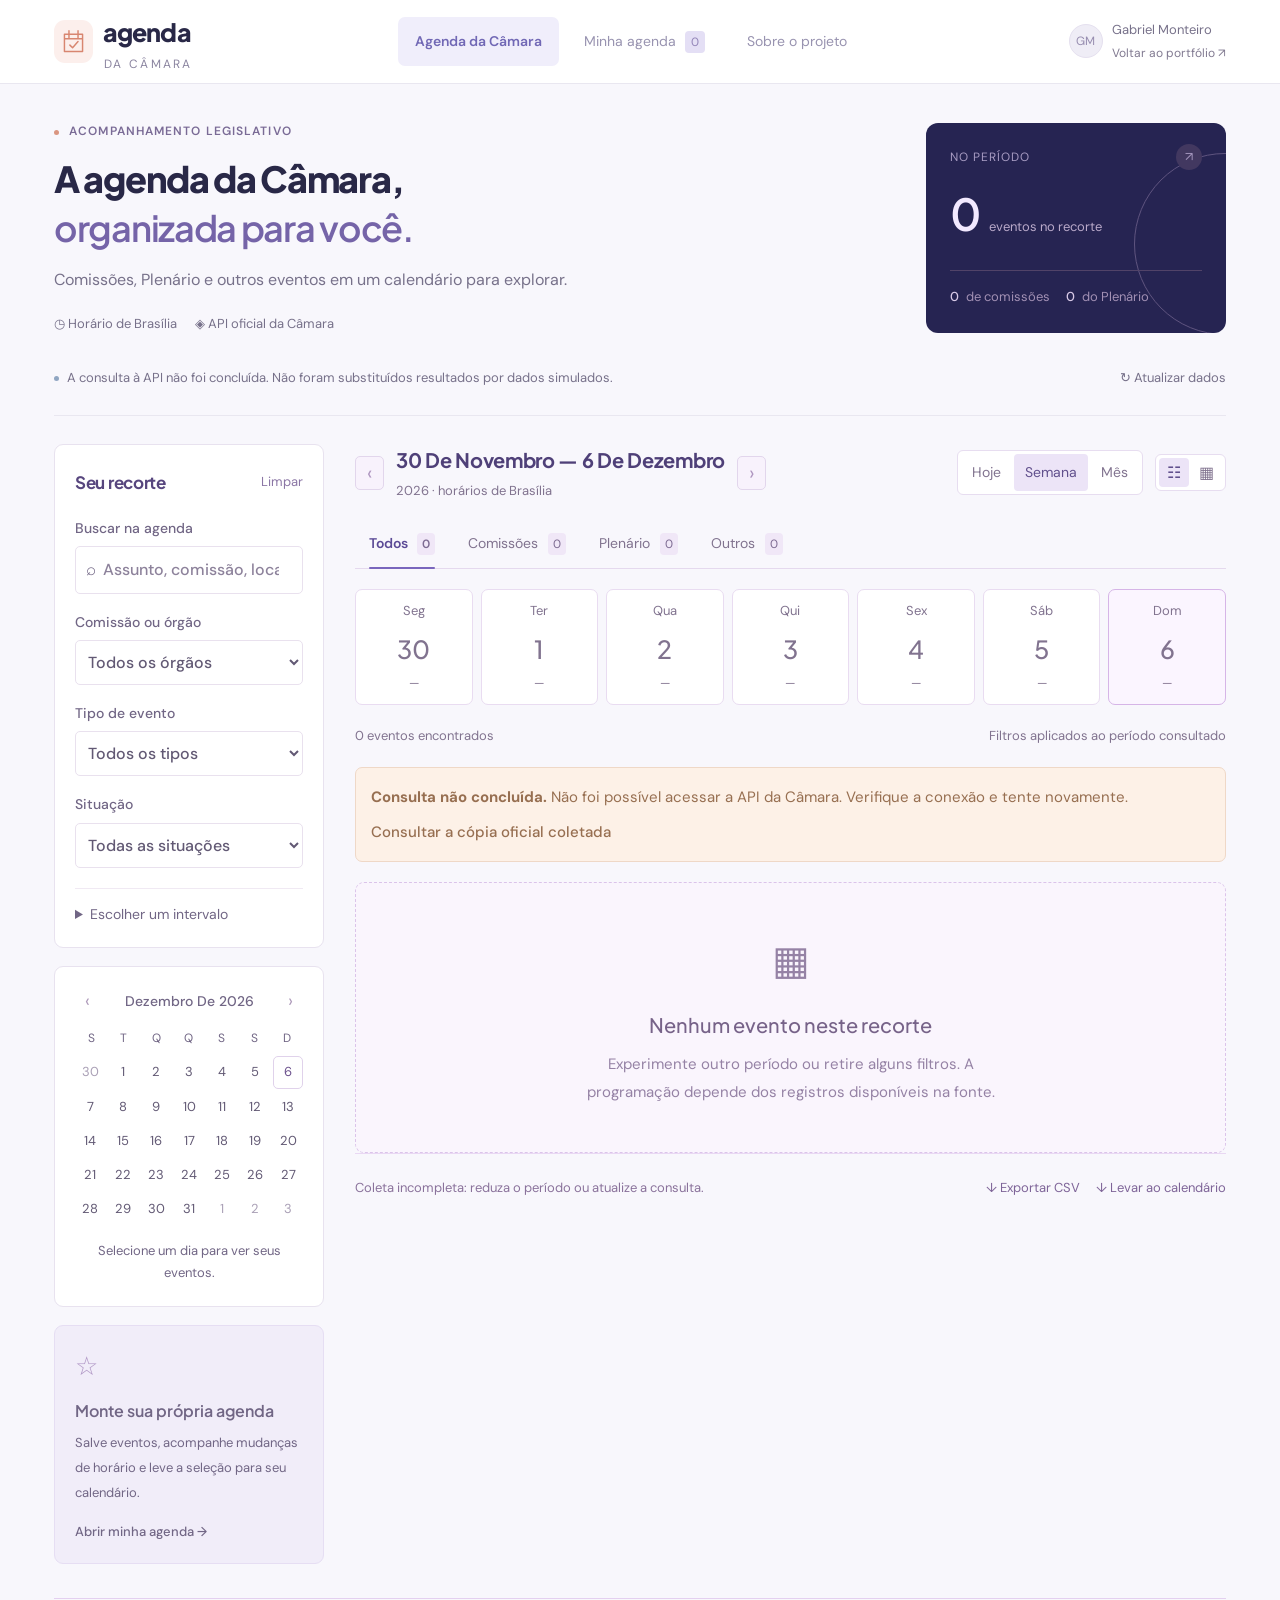
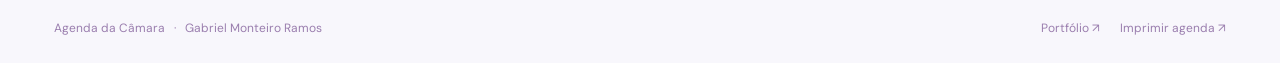
==== commit 242f0b84: "Atualiza referência do CSS para carregar a nova escala de fontes" ====
--- a/agenda-camara/index.html
+++ b/agenda-camara/index.html
@@ -1,4 +1,4 @@
-<!doctype html><html lang="pt-BR"><head><meta charset="utf-8"><meta name="viewport" content="width=device-width,initial-scale=1"><meta name="theme-color" content="#262452"><meta name="author" content="Gabriel Monteiro Ramos"><meta name="description" content="Agenda interativa da Câmara dos Deputados: calendário, comissões, Plenário, pautas e acompanhamento pessoal com a API oficial. Projeto de Gabriel Monteiro Ramos."><title>Agenda da Câmara · Gabriel Monteiro Ramos</title><link rel="icon" href="favicon.svg" type="image/svg+xml"><link rel="stylesheet" href="style.css"></head><body>
+<!doctype html><html lang="pt-BR"><head><meta charset="utf-8"><meta name="viewport" content="width=device-width,initial-scale=1"><meta name="theme-color" content="#262452"><meta name="author" content="Gabriel Monteiro Ramos"><meta name="description" content="Agenda interativa da Câmara dos Deputados: calendário, comissões, Plenário, pautas e acompanhamento pessoal com a API oficial. Projeto de Gabriel Monteiro Ramos."><title>Agenda da Câmara · Gabriel Monteiro Ramos</title><link rel="icon" href="favicon.svg" type="image/svg+xml"><link rel="stylesheet" href="style.css?v=fontes-2"></head><body>
 <a class="skip" href="#main">Ir para a agenda</a>
 <header class="app-header"><div class="header-inner"><a href="#main" class="brand"><span class="brand-symbol"><svg viewBox="0 0 32 32" aria-hidden="true"><path d="M6 8h20v19H6zM6 13h20M11 4v8M21 4v8"/><path d="m12 20 3 3 6-7"/></svg></span><span>agenda<small>DA CÂMARA</small></span></a><nav aria-label="Navegação principal"><button data-tab="agenda" class="nav-button active">Agenda da Câmara</button><button data-tab="mine" class="nav-button">Minha agenda <span id="navMine">0</span></button><button data-tab="about" class="nav-button">Sobre o projeto</button></nav><a href="../" class="profile-link"><span>GM</span><div>Gabriel Monteiro<small>Voltar ao portfólio ↗</small></div></a></div></header>
 <main id="main"><section class="hero"><div><div class="eyebrow"><span></span> ACOMPANHAMENTO LEGISLATIVO</div><h1 id="pageTitle">A agenda da Câmara,<br><em>organizada para você.</em></h1><p id="pageSubtitle">Comissões, Plenário e outros eventos em um calendário para explorar.</p><div class="hero-meta"><span>◷ Horário de Brasília</span><span>◈ API oficial da Câmara</span></div></div><div class="hero-summary"><div class="summary-top"><span id="heroPeriod">NESTA SEMANA</span><i class="summary-icon">↗</i></div><strong id="heroCount">—</strong><span class="summary-caption">eventos no recorte</span><div class="summary-bottom"><span><b id="heroCommission">—</b> de comissões</span><span><b id="heroPlenary">—</b> do Plenário</span></div></div></section>
--- a/agenda-camara/style.css
+++ b/agenda-camara/style.css
@@ -1,13 +1,54 @@
 @import url('https://fonts.googleapis.com/css2?family=DM+Sans:wght@400;500;600;700&family=Plus+Jakarta+Sans:wght@400;500;600;700;800&display=swap');
-:root{--ink:#292847;--purple:#5954bb;--dark:#262452;--coral:#db7257;--muted:#9a97af;--border:#e9e7f0;--bg:#f8f7fc;--font:'DM Sans',Arial,sans-serif;--heading:'Plus Jakarta Sans',Arial,sans-serif}*{box-sizing:border-box}body{margin:0;background:var(--bg);color:var(--ink);font:14px var(--font)}button,input,select,textarea{font:inherit}button{cursor:pointer}a{color:inherit;text-decoration:none}button:disabled{opacity:.45;cursor:default}button:focus-visible,a:focus-visible,input:focus-visible,select:focus-visible,textarea:focus-visible,summary:focus-visible{outline:3px solid #aaa3ed;outline-offset:3px}[hidden]{display:none!important}.skip{position:absolute;top:-60px;left:24px;z-index:100;background:white;padding:12px}.skip:focus{top:10px}.app-header{background:#fff;border-bottom:1px solid var(--border);height:84px}.header-inner{max-width:1460px;padding:0 54px;margin:auto;height:100%;display:flex;align-items:center;justify-content:space-between;gap:30px}.brand{display:flex;align-items:center;gap:10px;font-family:var(--heading);font-size:25px;font-weight:800;letter-spacing:-.9px}.brand-symbol{display:grid;place-items:center;width:39px;height:43px;border-radius:11px;background:#fcefec}.brand-symbol svg{width:29px;fill:none;stroke:#d88670;stroke-width:1.6;stroke-linecap:round;stroke-linejoin:round}.brand small{display:block;font:7px var(--font);letter-spacing:2.3px;color:#8b85a0;margin-top:4px;margin-left:1px}.header-inner nav{display:flex;align-items:center;gap:8px}.nav-button{border:0;background:none;color:#9893b0;font-size:11px;padding:13px 17px;border-radius:7px;min-height:44px}.nav-button.active{background:#f0eefb;color:#7168b5;font-weight:600}.nav-button:hover{background:#f4f2fa}.nav-button span{background:#e4dff5;color:#9385b8;font-size:9px;border-radius:4px;padding:3px 6px;margin-left:5px}.profile-link{display:flex;align-items:center;gap:9px;font-size:10px;color:#6e6887}.profile-link>span{width:34px;height:34px;display:grid;place-items:center;background:#efedf6;border:1px solid #e5e0ef;border-radius:50%;font-size:9px;color:#968caf}.profile-link small{display:block;font-size:8px;color:#aaa1b9;margin-top:4px}main{max-width:1460px;margin:auto;padding:38px 54px 25px}.hero{display:flex;align-items:center;justify-content:space-between;gap:40px;margin-bottom:26px}.eyebrow{font-size:8px;color:#a195b3;font-weight:600;letter-spacing:1.6px;margin-bottom:14px}.eyebrow>span{width:5px;height:5px;border-radius:50%;display:inline-block;background:#da9681;margin-right:6px}h1{font-family:var(--heading);font-size:36px;letter-spacing:-1.3px;line-height:1.35;margin:0;font-weight:800}h1 em{font-style:normal;color:#9185b9;font-weight:600}.hero>div>p{font-size:12px;color:#aaa0b8;line-height:1.8;margin:14px 0}.hero-meta{display:flex;gap:18px;font-size:9px;color:#b0a7be;margin-top:19px}.hero-meta span:first-child{color:#9586b2}.hero-summary{width:275px;min-height:194px;flex-shrink:0;padding:21px 24px 0;background:var(--dark);border-radius:12px;color:#ccc5e4;position:relative;overflow:hidden}.hero-summary:after{content:'';position:absolute;width:180px;height:180px;border:1px solid #5f547f;border-radius:50%;right:-90px;top:30px;pointer-events:none}.summary-top{display:flex;justify-content:space-between;align-items:center;gap:12px;font-size:7px;letter-spacing:1.7px;color:#a79bc2;position:relative;z-index:1}.summary-icon{display:grid;place-items:center;width:26px;height:26px;border-radius:50%;background:#423860;font-style:normal;color:#a395bc;font-size:13px}.hero-summary>strong{display:inline-block;font-family:var(--heading);font-size:44px;color:#f2e9ff;letter-spacing:-1.8px;margin:8px 9px 5px 0;font-weight:600}.summary-caption{font-size:10px;color:#baaaca}.summary-bottom{display:flex;gap:15px;border-top:1px solid #514368;margin-top:16px;padding:16px 0;font-size:8px;color:#a290b4;position:relative;z-index:1}.summary-bottom b{font-weight:500;color:#d8c9e7;margin-right:4px}.source-line{display:flex;gap:8px;align-items:center;font-size:9px;color:#aea3ba;margin:0 0 28px;padding-bottom:19px;border-bottom:1px solid var(--border)}.source-dot{width:5px;height:5px;border-radius:50%;background:#90a6c2;flex-shrink:0}.source-dot.offline{background:#d6b481}.source-line p{margin:0;line-height:1.7}.source-line>.text-button{margin-left:auto;white-space:nowrap}.text-button{border:0;background:none;font-size:9px;padding:7px 0;color:#9c8aac;min-height:32px}.text-button:hover{text-decoration:underline}.workspace-grid{display:grid;grid-template-columns:244px minmax(0,1fr);gap:31px}.filter-rail{display:flex;flex-direction:column;gap:18px}.rail-section{border:1px solid #e8e2ef;background:#fff;border-radius:9px;padding:18px}.rail-heading{display:flex;justify-content:space-between;align-items:center;margin-bottom:12px}h2{font-family:var(--heading);font-size:13px;font-weight:700;letter-spacing:-.3px;margin:0}.rail-heading h2{color:#8a759e;font-size:12px}.rail-heading .text-button{font-size:8px;color:#baa7c5}.rail-section>label{display:block;font-size:8px;color:#a893b3;font-weight:500;margin-top:17px}.rail-section select,.rail-section input{display:block;margin-top:7px;width:100%;min-width:0;border:1px solid #e9e1ee;border-radius:5px;background:#fff;color:#8c739c;padding:10px 8px;font-size:9px;min-height:35px}.rail-section input::placeholder{color:#bfafc5}.search-input{display:flex;align-items:center;border:1px solid #e9e1ee;border-radius:5px;margin-top:7px}.search-input span{font-size:17px;padding-left:10px;color:#baa6c5}.search-input input{margin:0;border:0;padding-left:7px;font-size:9px;background:transparent;outline-offset:-3px}.custom-period{border-top:1px solid #f0e9f3;margin-top:20px;padding-top:14px;color:#b19cbc;font-size:9px}.custom-period summary{cursor:pointer;line-height:1.7}.custom-period form{margin-top:15px}.custom-period label{display:block;margin-top:10px;font-size:9px}.custom-period .button{margin-top:13px;width:100%}.mini-calendar-section{padding:16px 15px}.mini-calendar-heading{display:flex;align-items:center;justify-content:space-between;margin-bottom:13px}.mini-calendar-heading strong{font-size:10px;color:#a68ab5;font-weight:500;text-transform:capitalize}.icon-button{border:1px solid #e5dfed;background:white;color:#ae9aba;border-radius:5px;min-height:29px;min-width:29px;font-size:20px;padding:0 6px}.icon-button:hover{background:#f4eef9}.mini-calendar-heading .icon-button{border:0;font-size:18px;min-width:25px}.week-labels{display:grid;grid-template-columns:repeat(7,1fr);font-size:7px;color:#c6b5cd;text-align:center;margin:0 0 8px}.mini-calendar{display:grid;grid-template-columns:repeat(7,1fr);gap:3px}.mini-calendar button{border:0;background:none;color:#b6a0c1;border-radius:5px;min-height:27px;font-size:8px;position:relative;padding:5px}.mini-calendar button.outside{color:#dfd3e5}.mini-calendar button.today{border:1px solid #e0d2eb;color:#a38bb1}.mini-calendar button.selected{background:#bdb0d3;color:#fff}.mini-calendar button:hover{background:#f2eafa}.mini-calendar button i{position:absolute;bottom:2px;left:calc(50% - 1px);height:2px;width:2px;border-radius:50%;background:transparent}.mini-calendar button.has-events i{background:#b999cb}.mini-calendar-section>p{font-size:8px;color:#c0accb;text-align:center;margin:15px 0 2px;line-height:1.7}.rail-note{background:#f1edf9;border:1px solid #e6def3;border-radius:9px;padding:20px;color:#ac91c1}.rail-note>span{font-size:26px;color:#b198c6}.rail-note h3{font-family:var(--heading);font-size:11px;font-weight:600;line-height:1.7;margin:10px 0 7px;color:#a18bb3}.rail-note p{font-size:9px;line-height:1.9;color:#b29cc3;margin:0 0 12px}.text-link{border:0;background:none;color:#9a81b2;padding:0;font-size:10px;font-weight:500;text-align:left;line-height:1.7}.text-link:hover{text-decoration:underline}.rail-note .text-link{font-size:8px}.agenda-toolbar{display:flex;align-items:center;justify-content:space-between;gap:20px;margin-bottom:18px}.period-control{display:flex;align-items:center;gap:12px}.period-control h2{font-size:15px;color:#88729f;text-transform:capitalize}.period-control p{font-size:8px;color:#b8a6c5;margin:5px 0 0}.period-control>.icon-button{border-color:#e2d6ec;background:#f8f2fc;color:#af96c0;flex-shrink:0}.toolbar-actions{display:flex;align-items:center;gap:12px;flex-shrink:0}.period-presets,.view-toggle{display:flex;align-items:center;background:#fff;border:1px solid #e7ddf0;border-radius:6px;padding:3px;gap:2px}.period-presets button,.view-toggle button{background:none;border:0;border-radius:4px;padding:7px 11px;color:#b6a0c5;font-size:8px;min-height:27px}.period-presets button.active,.view-toggle button.active{background:#ece4f7;color:#a78bba}.view-toggle button{font-size:16px;padding:2px 8px;min-width:30px}.category-tabs{display:flex;gap:5px;border-bottom:1px solid #e5d9ee;margin-bottom:20px}.category-tabs button{background:none;border:0;position:relative;color:#b39bbf;font-size:9px;padding:12px 14px 14px;white-space:nowrap;min-height:40px}.category-tabs button span{font-size:7px;background:#f0e7f7;color:#baa0c8;border-radius:4px;padding:3px 5px;margin-left:6px}.category-tabs button.active{color:#9677ad;font-weight:600}.category-tabs button.active:after{content:'';position:absolute;height:2px;bottom:-1px;left:14px;right:14px;background:#b694c9;border-radius:3px}.day-strip{display:grid;grid-template-columns:repeat(7,1fr);gap:8px;margin-bottom:19px}.day-strip button{background:#fff;border:1px solid #e9dcf1;border-radius:7px;min-height:87px;display:flex;align-items:center;flex-direction:column;justify-content:center;padding:11px 5px;color:#b39bc0}.day-strip button span{font-size:8px;text-transform:capitalize;color:#c7acd3}.day-strip button strong{font-family:var(--heading);font-size:19px;font-weight:500;margin:7px 0 5px}.day-strip button small{font-size:7px;color:#c2a7cd}.day-strip button.today{border-color:#d6b5e7;background:#fbf5ff}.day-strip button.selected{border-color:#c6a2da;background:#eee0f8;color:#a27cb9}.day-strip button.selected span,.day-strip button.selected small{color:#b296c4}.filter-caption{display:flex;align-items:center;justify-content:space-between;gap:10px;color:#bea3ca;font-size:8px;margin-bottom:18px;min-height:25px}.filter-caption>span:first-child{color:#ac8eba}.filter-caption .text-button{font-size:8px}.day-section{margin-bottom:25px}.day-heading{display:flex;justify-content:space-between;align-items:center;gap:15px;margin-bottom:14px}.day-heading>div{display:flex;align-items:center;gap:9px}.day-heading h2{font-size:11px;color:#a986b9;font-weight:500}.day-heading>div>span{font-size:8px;color:#c4a7d1}.day-count{font-size:7px;color:#c5a8d2}.event-row{display:flex;gap:16px;position:relative;border:1px solid #e9d9f2;background:white;border-radius:8px;padding:19px 20px 16px;margin-bottom:11px}.event-time{width:80px;flex-shrink:0;display:flex;flex-direction:column;position:relative;border-right:1px solid #f0e1f7;padding-right:12px;color:#c49bd2}.event-time strong{font-family:var(--heading);font-weight:500;font-size:18px;letter-spacing:-.4px;color:#b891c8}.event-time small{font-size:7px;line-height:1.6;margin-top:5px;color:#cfb1dd}.time-line{height:25px;width:2px;background:#e9d4f5;border-radius:3px;margin:13px 0 0 2px}.event-main{flex:1;min-width:0}.event-top{display:flex;align-items:center;gap:8px;flex-wrap:wrap;margin-bottom:11px}.event-category{font-size:7px;padding:4px 6px;border-radius:3px;background:#f0e7fb;color:#aa8fc3}.event-category.plenario{background:#fbeae3;color:#d1a18d}.event-category.outros{background:#eaf1fb;color:#9cafd0}.event-status{font-size:7px;color:#c5acd2}.event-status:before{content:'';width:3px;height:3px;border-radius:50%;display:inline-block;vertical-align:middle;margin-right:4px;background:#d4b7e2}.event-status.cancelled{color:#c49ca7}.event-status.cancelled:before{background:#d9b7c1}.event-status.live{color:#92a997}.event-status.live:before{background:#a6c9b1}.event-status.ended{color:#b8a6c2}.event-row h3{font-family:var(--heading);font-size:12px;font-weight:600;line-height:1.8;margin:0 0 7px;color:#ad85c0}.event-row h3 button{font:inherit;line-height:inherit;border:0;background:none;padding:0;text-align:left;color:inherit;display:-webkit-box;-webkit-line-clamp:2;-webkit-box-orient:vertical;overflow:hidden}.event-organ{font-size:8px;line-height:1.8;color:#c6a5d6;margin:0 0 10px}.event-meta{display:flex;flex-wrap:wrap;gap:14px;font-size:7px;color:#c5a1d7;line-height:1.8}.event-meta span{max-width:100%;overflow-wrap:anywhere}.event-links{display:flex;gap:16px;align-items:center;flex-wrap:wrap;margin-top:11px}.event-links .text-link,.event-links a{font-size:8px;color:#b594c8}.event-links a{color:#c6a2d8}.save-event{border:0;background:none;color:#d9bee7;min-height:32px;min-width:32px;font-size:20px;align-self:flex-start;padding:0;flex-shrink:0}.save-event.saved{color:#d8ad83}.event-row.cancelled{background:#fcf9fd;border-color:#eee0f3}.event-row.cancelled h3{color:#baa0c6}.export-row{display:flex;justify-content:space-between;gap:15px;align-items:center;border-top:1px solid #e9d8f3;padding-top:15px;color:#c8a5d9;font-size:7px;line-height:1.8}.export-row>div{display:flex;gap:16px;flex-shrink:0}.export-row .text-button{font-size:8px;color:#c09ad5}.empty-state{background:#faf5fd;border:1px dashed #dbc4ea;border-radius:9px;text-align:center;padding:45px 25px;color:#bea2d0}.empty-state>span{font-size:40px;color:#c6a9d6}.empty-state h3{font-family:var(--heading);font-size:17px;font-weight:500;line-height:1.8;margin:15px 0 7px;color:#b291c5}.empty-state p{font-size:10px;line-height:1.9;max-width:430px;margin:0 auto;color:#c4a9d4}.empty-state .button{margin-top:20px}.button{font-size:10px;font-weight:500;padding:11px 14px;border:1px solid transparent;border-radius:6px;min-height:39px;display:inline-flex;align-items:center;justify-content:center;white-space:nowrap}.button.primary{background:#9d82ba;color:white}.button.primary:hover{background:#8b71a8}.button.secondary{border-color:#e3d1ee;background:#fff;color:#b08dc7}.button.secondary:hover{background:#f7eefc}.calendar-weekdays{display:grid;grid-template-columns:repeat(7,1fr);font-size:8px;color:#bf9ed0;text-align:center;padding:13px 0;background:#f8f0fe;border:1px solid #e4cdef;border-radius:7px 7px 0 0}.calendar-grid{display:grid;grid-template-columns:repeat(7,minmax(0,1fr));border-left:1px solid #e4cdef;border-top:0}.calendar-cell{background:white;border:0;border-right:1px solid #e4cdef;border-bottom:1px solid #e4cdef;min-height:112px;padding:10px 8px;text-align:left;display:flex;flex-direction:column;align-items:flex-start;gap:6px;min-width:0;overflow:hidden;color:#bc95d0}.calendar-cell.outside{background:#faf6fd;color:#dfc6ea}.calendar-cell.today{background:#f7edff}.calendar-cell:hover{background:#f2e4fb}.cell-day{font-size:10px}.calendar-event{display:block;font-size:7px;color:#b494ca;background:#f2e8fd;border-radius:3px;padding:4px;width:100%;white-space:nowrap;overflow:hidden;text-overflow:ellipsis}.calendar-event.plenario{background:#fbece7;color:#d9b29f}.calendar-event.outros{background:#edf4fc;color:#adbfd8}.calendar-cell small{font-size:7px;color:#c5a5d8}.calendar-help{font-size:8px;color:#c9a5de;line-height:1.8;margin:13px 0 23px}.mine-heading{display:flex;align-items:center;justify-content:space-between;gap:20px;margin:0 0 22px}.mine-heading h2{font-size:17px;color:#9e81b6}.mine-heading p{font-size:10px;color:#bfa1ce;line-height:1.8}.inline-actions{display:flex;gap:9px;flex-wrap:wrap}.mine-notice{padding:14px 17px;border:1px solid #ebd8c6;border-radius:7px;background:#fdf4e9;font-size:10px;line-height:1.8;color:#c3a286;margin-bottom:22px}.mine-footer{display:flex;justify-content:space-between;align-items:center;margin:22px 0}.about-grid{display:grid;grid-template-columns:1fr 1fr;gap:22px}.about-card{background:white;border:1px solid #eadcf3;border-radius:10px;padding:30px}.about-card h2{font-size:18px;color:#a889bf}.about-feature h2{font-size:27px;line-height:1.5;margin:19px 0}.about-card p{font-size:12px;line-height:1.95;color:#baa0ce}.tags{display:flex;gap:6px;flex-wrap:wrap;margin:20px 0}.tags span{font-size:9px;background:#f2eafb;color:#b194ca;border-radius:4px;padding:6px 8px}.about-feature .button{margin-top:12px}.error-box{background:#fdf1e7;border:1px solid #efd8c7;border-radius:7px;padding:15px;font-size:11px;line-height:1.9;color:#c19c81;margin-bottom:20px}.error-box .text-link{display:block;font-size:10px;margin-top:9px;color:#b58d76}footer{border-top:1px solid #e4d0f0;display:flex;justify-content:space-between;align-items:center;margin-top:34px;padding-top:20px;gap:15px;font-size:8px;color:#c5a2da}footer i{font-style:normal;margin:0 6px}footer>div{display:flex;gap:20px}footer button{border:0;background:none;color:inherit;padding:0;font-size:8px}dialog{border:0;border-radius:13px;padding:28px;width:min(880px,calc(100% - 28px));max-height:92vh;color:#a588be;box-shadow:0 30px 100px #24205b55}dialog::backdrop{background:#23204bad;backdrop-filter:blur(3px)}.dialog-top{display:flex;align-items:center;justify-content:space-between;gap:20px;margin-bottom:25px}.dialog-top .eyebrow{font-size:7px;letter-spacing:1px;color:#b9a2cc}.dialog-top h2{font-size:23px;color:#9b7ab6}.close-button{height:38px;width:38px;border:0;background:#f4eafa;border-radius:50%;display:grid;place-items:center;font-size:24px;color:#baa0cf;flex-shrink:0}.loading{font-size:12px;text-align:center;color:#baa0cd;padding:35px}.detail-status{display:flex;gap:10px;align-items:center}.detail-status .event-category,.detail-status .event-status{font-size:9px}.detail-description{font-size:15px;line-height:1.85;color:#a882bd;white-space:pre-wrap;overflow-wrap:anywhere;margin:20px 0}.detail-facts{background:#f9f2fd;border:1px solid #efdef9;border-radius:7px;padding:20px;display:grid;grid-template-columns:1fr 1fr;gap:20px}.detail-facts .full{grid-column:1/-1}.detail-facts small{display:block;font-size:7px;letter-spacing:1px;color:#c0a5d1;margin-bottom:8px}.detail-facts strong{font-weight:500;font-size:12px;line-height:1.8;color:#ac8ac3}.detail-facts p{font-size:10px;color:#c7abda;margin:6px 0 0}.detail-actions{display:flex;gap:9px;flex-wrap:wrap;margin:21px 0}.detail-notes{padding:20px 0;border-top:1px solid #ead6f7;border-bottom:1px solid #ead6f7;margin-top:25px}.detail-notes label{font-size:11px;color:#b38ecc}.detail-notes textarea{display:block;width:100%;border:1px solid #e5cef4;border-radius:6px;padding:12px;font-size:12px;line-height:1.8;color:#b68bd0;margin:10px 0 13px;resize:vertical;min-height:90px}.detail-notes small{display:block;font-size:9px;color:#cda8e2;margin-top:12px}.pauta-section{border-top:1px solid #ebd4f8;padding-top:22px;margin-top:24px}.pauta-section h3{font-family:var(--heading);font-size:14px;font-weight:500;color:#b18acb;margin:0}.pauta-section h3 span{font-family:var(--font);font-size:9px;background:#f1e2fc;padding:3px 7px;border-radius:4px;margin-left:5px;color:#b88bd5}.pauta-section>div>p{font-size:9px;color:#c6a1df}.pauta-item{display:flex;align-items:flex-start;gap:15px;padding:18px 0;border-bottom:1px solid #efdcfc}.pauta-order{display:grid;place-items:center;min-width:27px;height:27px;border-radius:5px;background:#f6eafb;font-size:10px;color:#c39bda}.pauta-item>div{flex:1;min-width:0}.pauta-item h4{font-size:12px;font-weight:500;color:#b58ace;margin:3px 0 8px;line-height:1.8}.pauta-item p{font-size:11px;line-height:1.9;color:#c19cdb;white-space:pre-wrap;overflow-wrap:anywhere;margin:0 0 10px}.pauta-item small{display:block;font-size:9px;color:#cfa9e5;line-height:1.8;margin:5px 0}.pauta-item details{font-size:10px;color:#c5a0dd;margin:10px 0}.pauta-item summary{cursor:pointer}.pauta-item .text-link{font-size:10px;color:#be92d7}.pauta-empty{background:#faf2ff;border:1px dashed #e7cef5;border-radius:7px;padding:20px;font-size:11px;line-height:1.9;color:#c39edd}#toast{position:fixed;bottom:24px;left:50%;transform:translateX(-50%) translateY(110px);opacity:0;max-width:90vw;width:max-content;z-index:100;background:#514070;color:#f6eaff;border-radius:8px;padding:13px 22px;font-size:12px;line-height:1.8;box-shadow:0 6px 26px #30205033;transition:.2s}#toast.visible{opacity:1;transform:translateX(-50%) translateY(0)}
+:root{--ink:#292847;--purple:#5954bb;--dark:#262452;--coral:#db7257;--muted:#9a97af;--border:#e9e7f0;--bg:#f8f7fc;--font:'DM Sans',Arial,sans-serif;--heading:'Plus Jakarta Sans',Arial,sans-serif}*{box-sizing:border-box}body{margin:0;background:var(--bg);color:var(--ink);font:14px var(--font)}button,input,select,textarea{font:inherit}button{cursor:pointer}a{color:inherit;text-decoration:none}button:disabled{opacity:.45;cursor:default}button:focus-visible,a:focus-visible,input:focus-visible,select:focus-visible,textarea:focus-visible,summary:focus-visible{outline:3px solid #aaa3ed;outline-offset:3px}[hidden]{display:none!important}.skip{position:absolute;top:-60px;left:24px;z-index:100;background:white;padding:12px}.skip:focus{top:10px}.app-header{background:#fff;border-bottom:1px solid var(--border);height:84px}.header-inner{max-width:1460px;padding:0 54px;margin:auto;height:100%;display:flex;align-items:center;justify-content:space-between;gap:30px}.brand{display:flex;align-items:center;gap:10px;font-family:var(--heading);font-size:25px;font-weight:800;letter-spacing:-.9px}.brand-symbol{display:grid;place-items:center;width:39px;height:43px;border-radius:11px;background:#fcefec}.brand-symbol svg{width:29px;fill:none;stroke:#d88670;stroke-width:1.6;stroke-linecap:round;stroke-linejoin:round}.brand small{display:block;font:12px var(--font);letter-spacing:2.3px;color:#8b85a0;margin-top:4px;margin-left:1px}.header-inner nav{display:flex;align-items:center;gap:8px}.nav-button{border:0;background:none;color:#9893b0;font-size:12px;padding:13px 17px;border-radius:7px;min-height:44px}.nav-button.active{background:#f0eefb;color:#7168b5;font-weight:600}.nav-button:hover{background:#f4f2fa}.nav-button span{background:#e4dff5;color:#9385b8;font-size:12px;border-radius:4px;padding:3px 6px;margin-left:5px}.profile-link{display:flex;align-items:center;gap:9px;font-size:12px;color:#6e6887}.profile-link>span{width:34px;height:34px;display:grid;place-items:center;background:#efedf6;border:1px solid #e5e0ef;border-radius:50%;font-size:12px;color:#968caf}.profile-link small{display:block;font-size:12px;color:#aaa1b9;margin-top:4px}main{max-width:1460px;margin:auto;padding:38px 54px 25px}.hero{display:flex;align-items:center;justify-content:space-between;gap:40px;margin-bottom:26px}.eyebrow{font-size:12px;color:#a195b3;font-weight:600;letter-spacing:1.6px;margin-bottom:14px}.eyebrow>span{width:5px;height:5px;border-radius:50%;display:inline-block;background:#da9681;margin-right:6px}h1{font-family:var(--heading);font-size:36px;letter-spacing:-1.3px;line-height:1.35;margin:0;font-weight:800}h1 em{font-style:normal;color:#9185b9;font-weight:600}.hero>div>p{font-size:12px;color:#aaa0b8;line-height:1.8;margin:14px 0}.hero-meta{display:flex;gap:18px;font-size:12px;color:#b0a7be;margin-top:19px}.hero-meta span:first-child{color:#9586b2}.hero-summary{width:275px;min-height:194px;flex-shrink:0;padding:21px 24px 0;background:var(--dark);border-radius:12px;color:#ccc5e4;position:relative;overflow:hidden}.hero-summary:after{content:'';position:absolute;width:180px;height:180px;border:1px solid #5f547f;border-radius:50%;right:-90px;top:30px;pointer-events:none}.summary-top{display:flex;justify-content:space-between;align-items:center;gap:12px;font-size:12px;letter-spacing:1.7px;color:#a79bc2;position:relative;z-index:1}.summary-icon{display:grid;place-items:center;width:26px;height:26px;border-radius:50%;background:#423860;font-style:normal;color:#a395bc;font-size:13px}.hero-summary>strong{display:inline-block;font-family:var(--heading);font-size:44px;color:#f2e9ff;letter-spacing:-1.8px;margin:8px 9px 5px 0;font-weight:600}.summary-caption{font-size:12px;color:#baaaca}.summary-bottom{display:flex;gap:15px;border-top:1px solid #514368;margin-top:16px;padding:16px 0;font-size:12px;color:#a290b4;position:relative;z-index:1}.summary-bottom b{font-weight:500;color:#d8c9e7;margin-right:4px}.source-line{display:flex;gap:8px;align-items:center;font-size:12px;color:#aea3ba;margin:0 0 28px;padding-bottom:19px;border-bottom:1px solid var(--border)}.source-dot{width:5px;height:5px;border-radius:50%;background:#90a6c2;flex-shrink:0}.source-dot.offline{background:#d6b481}.source-line p{margin:0;line-height:1.7}.source-line>.text-button{margin-left:auto;white-space:nowrap}.text-button{border:0;background:none;font-size:12px;padding:7px 0;color:#9c8aac;min-height:32px}.text-button:hover{text-decoration:underline}.workspace-grid{display:grid;grid-template-columns:244px minmax(0,1fr);gap:31px}.filter-rail{display:flex;flex-direction:column;gap:18px}.rail-section{border:1px solid #e8e2ef;background:#fff;border-radius:9px;padding:18px}.rail-heading{display:flex;justify-content:space-between;align-items:center;margin-bottom:12px}h2{font-family:var(--heading);font-size:13px;font-weight:700;letter-spacing:-.3px;margin:0}.rail-heading h2{color:#8a759e;font-size:12px}.rail-heading .text-button{font-size:12px;color:#baa7c5}.rail-section>label{display:block;font-size:12px;color:#a893b3;font-weight:500;margin-top:17px}.rail-section select,.rail-section input{display:block;margin-top:7px;width:100%;min-width:0;border:1px solid #e9e1ee;border-radius:5px;background:#fff;color:#8c739c;padding:10px 8px;font-size:12px;min-height:35px}.rail-section input::placeholder{color:#bfafc5}.search-input{display:flex;align-items:center;border:1px solid #e9e1ee;border-radius:5px;margin-top:7px}.search-input span{font-size:17px;padding-left:10px;color:#baa6c5}.search-input input{margin:0;border:0;padding-left:7px;font-size:12px;background:transparent;outline-offset:-3px}.custom-period{border-top:1px solid #f0e9f3;margin-top:20px;padding-top:14px;color:#b19cbc;font-size:12px}.custom-period summary{cursor:pointer;line-height:1.7}.custom-period form{margin-top:15px}.custom-period label{display:block;margin-top:10px;font-size:12px}.custom-period .button{margin-top:13px;width:100%}.mini-calendar-section{padding:16px 15px}.mini-calendar-heading{display:flex;align-items:center;justify-content:space-between;margin-bottom:13px}.mini-calendar-heading strong{font-size:12px;color:#a68ab5;font-weight:500;text-transform:capitalize}.icon-button{border:1px solid #e5dfed;background:white;color:#ae9aba;border-radius:5px;min-height:29px;min-width:29px;font-size:20px;padding:0 6px}.icon-button:hover{background:#f4eef9}.mini-calendar-heading .icon-button{border:0;font-size:18px;min-width:25px}.week-labels{display:grid;grid-template-columns:repeat(7,1fr);font-size:12px;color:#c6b5cd;text-align:center;margin:0 0 8px}.mini-calendar{display:grid;grid-template-columns:repeat(7,1fr);gap:3px}.mini-calendar button{border:0;background:none;color:#b6a0c1;border-radius:5px;min-height:27px;font-size:12px;position:relative;padding:5px}.mini-calendar button.outside{color:#dfd3e5}.mini-calendar button.today{border:1px solid #e0d2eb;color:#a38bb1}.mini-calendar button.selected{background:#bdb0d3;color:#fff}.mini-calendar button:hover{background:#f2eafa}.mini-calendar button i{position:absolute;bottom:2px;left:calc(50% - 1px);height:2px;width:2px;border-radius:50%;background:transparent}.mini-calendar button.has-events i{background:#b999cb}.mini-calendar-section>p{font-size:12px;color:#c0accb;text-align:center;margin:15px 0 2px;line-height:1.7}.rail-note{background:#f1edf9;border:1px solid #e6def3;border-radius:9px;padding:20px;color:#ac91c1}.rail-note>span{font-size:26px;color:#b198c6}.rail-note h3{font-family:var(--heading);font-size:12px;font-weight:600;line-height:1.7;margin:10px 0 7px;color:#a18bb3}.rail-note p{font-size:12px;line-height:1.9;color:#b29cc3;margin:0 0 12px}.text-link{border:0;background:none;color:#9a81b2;padding:0;font-size:12px;font-weight:500;text-align:left;line-height:1.7}.text-link:hover{text-decoration:underline}.rail-note .text-link{font-size:12px}.agenda-toolbar{display:flex;align-items:center;justify-content:space-between;gap:20px;margin-bottom:18px}.period-control{display:flex;align-items:center;gap:12px}.period-control h2{font-size:15px;color:#88729f;text-transform:capitalize}.period-control p{font-size:12px;color:#b8a6c5;margin:5px 0 0}.period-control>.icon-button{border-color:#e2d6ec;background:#f8f2fc;color:#af96c0;flex-shrink:0}.toolbar-actions{display:flex;align-items:center;gap:12px;flex-shrink:0}.period-presets,.view-toggle{display:flex;align-items:center;background:#fff;border:1px solid #e7ddf0;border-radius:6px;padding:3px;gap:2px}.period-presets button,.view-toggle button{background:none;border:0;border-radius:4px;padding:7px 11px;color:#b6a0c5;font-size:12px;min-height:27px}.period-presets button.active,.view-toggle button.active{background:#ece4f7;color:#a78bba}.view-toggle button{font-size:16px;padding:2px 8px;min-width:30px}.category-tabs{display:flex;gap:5px;border-bottom:1px solid #e5d9ee;margin-bottom:20px}.category-tabs button{background:none;border:0;position:relative;color:#b39bbf;font-size:12px;padding:12px 14px 14px;white-space:nowrap;min-height:40px}.category-tabs button span{font-size:12px;background:#f0e7f7;color:#baa0c8;border-radius:4px;padding:3px 5px;margin-left:6px}.category-tabs button.active{color:#9677ad;font-weight:600}.category-tabs button.active:after{content:'';position:absolute;height:2px;bottom:-1px;left:14px;right:14px;background:#b694c9;border-radius:3px}.day-strip{display:grid;grid-template-columns:repeat(7,1fr);gap:8px;margin-bottom:19px}.day-strip button{background:#fff;border:1px solid #e9dcf1;border-radius:7px;min-height:87px;display:flex;align-items:center;flex-direction:column;justify-content:center;padding:11px 5px;color:#b39bc0}.day-strip button span{font-size:12px;text-transform:capitalize;color:#c7acd3}.day-strip button strong{font-family:var(--heading);font-size:19px;font-weight:500;margin:7px 0 5px}.day-strip button small{font-size:12px;color:#c2a7cd}.day-strip button.today{border-color:#d6b5e7;background:#fbf5ff}.day-strip button.selected{border-color:#c6a2da;background:#eee0f8;color:#a27cb9}.day-strip button.selected span,.day-strip button.selected small{color:#b296c4}.filter-caption{display:flex;align-items:center;justify-content:space-between;gap:10px;color:#bea3ca;font-size:12px;margin-bottom:18px;min-height:25px}.filter-caption>span:first-child{color:#ac8eba}.filter-caption .text-button{font-size:12px}.day-section{margin-bottom:25px}.day-heading{display:flex;justify-content:space-between;align-items:center;gap:15px;margin-bottom:14px}.day-heading>div{display:flex;align-items:center;gap:9px}.day-heading h2{font-size:12px;color:#a986b9;font-weight:500}.day-heading>div>span{font-size:12px;color:#c4a7d1}.day-count{font-size:12px;color:#c5a8d2}.event-row{display:flex;gap:16px;position:relative;border:1px solid #e9d9f2;background:white;border-radius:8px;padding:19px 20px 16px;margin-bottom:11px}.event-time{width:80px;flex-shrink:0;display:flex;flex-direction:column;position:relative;border-right:1px solid #f0e1f7;padding-right:12px;color:#c49bd2}.event-time strong{font-family:var(--heading);font-weight:500;font-size:18px;letter-spacing:-.4px;color:#b891c8}.event-time small{font-size:12px;line-height:1.6;margin-top:5px;color:#cfb1dd}.time-line{height:25px;width:2px;background:#e9d4f5;border-radius:3px;margin:13px 0 0 2px}.event-main{flex:1;min-width:0}.event-top{display:flex;align-items:center;gap:8px;flex-wrap:wrap;margin-bottom:11px}.event-category{font-size:12px;padding:4px 6px;border-radius:3px;background:#f0e7fb;color:#aa8fc3}.event-category.plenario{background:#fbeae3;color:#d1a18d}.event-category.outros{background:#eaf1fb;color:#9cafd0}.event-status{font-size:12px;color:#c5acd2}.event-status:before{content:'';width:3px;height:3px;border-radius:50%;display:inline-block;vertical-align:middle;margin-right:4px;background:#d4b7e2}.event-status.cancelled{color:#c49ca7}.event-status.cancelled:before{background:#d9b7c1}.event-status.live{color:#92a997}.event-status.live:before{background:#a6c9b1}.event-status.ended{color:#b8a6c2}.event-row h3{font-family:var(--heading);font-size:12px;font-weight:600;line-height:1.8;margin:0 0 7px;color:#ad85c0}.event-row h3 button{font:inherit;line-height:inherit;border:0;background:none;padding:0;text-align:left;color:inherit;display:-webkit-box;-webkit-line-clamp:2;-webkit-box-orient:vertical;overflow:hidden}.event-organ{font-size:12px;line-height:1.8;color:#c6a5d6;margin:0 0 10px}.event-meta{display:flex;flex-wrap:wrap;gap:14px;font-size:12px;color:#c5a1d7;line-height:1.8}.event-meta span{max-width:100%;overflow-wrap:anywhere}.event-links{display:flex;gap:16px;align-items:center;flex-wrap:wrap;margin-top:11px}.event-links .text-link,.event-links a{font-size:12px;color:#b594c8}.event-links a{color:#c6a2d8}.save-event{border:0;background:none;color:#d9bee7;min-height:32px;min-width:32px;font-size:20px;align-self:flex-start;padding:0;flex-shrink:0}.save-event.saved{color:#d8ad83}.event-row.cancelled{background:#fcf9fd;border-color:#eee0f3}.event-row.cancelled h3{color:#baa0c6}.export-row{display:flex;justify-content:space-between;gap:15px;align-items:center;border-top:1px solid #e9d8f3;padding-top:15px;color:#c8a5d9;font-size:12px;line-height:1.8}.export-row>div{display:flex;gap:16px;flex-shrink:0}.export-row .text-button{font-size:12px;color:#c09ad5}.empty-state{background:#faf5fd;border:1px dashed #dbc4ea;border-radius:9px;text-align:center;padding:45px 25px;color:#bea2d0}.empty-state>span{font-size:40px;color:#c6a9d6}.empty-state h3{font-family:var(--heading);font-size:17px;font-weight:500;line-height:1.8;margin:15px 0 7px;color:#b291c5}.empty-state p{font-size:12px;line-height:1.9;max-width:430px;margin:0 auto;color:#c4a9d4}.empty-state .button{margin-top:20px}.button{font-size:12px;font-weight:500;padding:11px 14px;border:1px solid transparent;border-radius:6px;min-height:39px;display:inline-flex;align-items:center;justify-content:center;white-space:nowrap}.button.primary{background:#9d82ba;color:white}.button.primary:hover{background:#8b71a8}.button.secondary{border-color:#e3d1ee;background:#fff;color:#b08dc7}.button.secondary:hover{background:#f7eefc}.calendar-weekdays{display:grid;grid-template-columns:repeat(7,1fr);font-size:12px;color:#bf9ed0;text-align:center;padding:13px 0;background:#f8f0fe;border:1px solid #e4cdef;border-radius:7px 7px 0 0}.calendar-grid{display:grid;grid-template-columns:repeat(7,minmax(0,1fr));border-left:1px solid #e4cdef;border-top:0}.calendar-cell{background:white;border:0;border-right:1px solid #e4cdef;border-bottom:1px solid #e4cdef;min-height:112px;padding:10px 8px;text-align:left;display:flex;flex-direction:column;align-items:flex-start;gap:6px;min-width:0;overflow:hidden;color:#bc95d0}.calendar-cell.outside{background:#faf6fd;color:#dfc6ea}.calendar-cell.today{background:#f7edff}.calendar-cell:hover{background:#f2e4fb}.cell-day{font-size:12px}.calendar-event{display:block;font-size:12px;color:#b494ca;background:#f2e8fd;border-radius:3px;padding:4px;width:100%;white-space:nowrap;overflow:hidden;text-overflow:ellipsis}.calendar-event.plenario{background:#fbece7;color:#d9b29f}.calendar-event.outros{background:#edf4fc;color:#adbfd8}.calendar-cell small{font-size:12px;color:#c5a5d8}.calendar-help{font-size:12px;color:#c9a5de;line-height:1.8;margin:13px 0 23px}.mine-heading{display:flex;align-items:center;justify-content:space-between;gap:20px;margin:0 0 22px}.mine-heading h2{font-size:17px;color:#9e81b6}.mine-heading p{font-size:12px;color:#bfa1ce;line-height:1.8}.inline-actions{display:flex;gap:9px;flex-wrap:wrap}.mine-notice{padding:14px 17px;border:1px solid #ebd8c6;border-radius:7px;background:#fdf4e9;font-size:12px;line-height:1.8;color:#c3a286;margin-bottom:22px}.mine-footer{display:flex;justify-content:space-between;align-items:center;margin:22px 0}.about-grid{display:grid;grid-template-columns:1fr 1fr;gap:22px}.about-card{background:white;border:1px solid #eadcf3;border-radius:10px;padding:30px}.about-card h2{font-size:18px;color:#a889bf}.about-feature h2{font-size:27px;line-height:1.5;margin:19px 0}.about-card p{font-size:12px;line-height:1.95;color:#baa0ce}.tags{display:flex;gap:6px;flex-wrap:wrap;margin:20px 0}.tags span{font-size:12px;background:#f2eafb;color:#b194ca;border-radius:4px;padding:6px 8px}.about-feature .button{margin-top:12px}.error-box{background:#fdf1e7;border:1px solid #efd8c7;border-radius:7px;padding:15px;font-size:12px;line-height:1.9;color:#c19c81;margin-bottom:20px}.error-box .text-link{display:block;font-size:12px;margin-top:9px;color:#b58d76}footer{border-top:1px solid #e4d0f0;display:flex;justify-content:space-between;align-items:center;margin-top:34px;padding-top:20px;gap:15px;font-size:12px;color:#c5a2da}footer i{font-style:normal;margin:0 6px}footer>div{display:flex;gap:20px}footer button{border:0;background:none;color:inherit;padding:0;font-size:12px}dialog{border:0;border-radius:13px;padding:28px;width:min(880px,calc(100% - 28px));max-height:92vh;color:#a588be;box-shadow:0 30px 100px #24205b55}dialog::backdrop{background:#23204bad;backdrop-filter:blur(3px)}.dialog-top{display:flex;align-items:center;justify-content:space-between;gap:20px;margin-bottom:25px}.dialog-top .eyebrow{font-size:12px;letter-spacing:1px;color:#b9a2cc}.dialog-top h2{font-size:23px;color:#9b7ab6}.close-button{height:38px;width:38px;border:0;background:#f4eafa;border-radius:50%;display:grid;place-items:center;font-size:24px;color:#baa0cf;flex-shrink:0}.loading{font-size:12px;text-align:center;color:#baa0cd;padding:35px}.detail-status{display:flex;gap:10px;align-items:center}.detail-status .event-category,.detail-status .event-status{font-size:12px}.detail-description{font-size:15px;line-height:1.85;color:#a882bd;white-space:pre-wrap;overflow-wrap:anywhere;margin:20px 0}.detail-facts{background:#f9f2fd;border:1px solid #efdef9;border-radius:7px;padding:20px;display:grid;grid-template-columns:1fr 1fr;gap:20px}.detail-facts .full{grid-column:1/-1}.detail-facts small{display:block;font-size:12px;letter-spacing:1px;color:#c0a5d1;margin-bottom:8px}.detail-facts strong{font-weight:500;font-size:12px;line-height:1.8;color:#ac8ac3}.detail-facts p{font-size:12px;color:#c7abda;margin:6px 0 0}.detail-actions{display:flex;gap:9px;flex-wrap:wrap;margin:21px 0}.detail-notes{padding:20px 0;border-top:1px solid #ead6f7;border-bottom:1px solid #ead6f7;margin-top:25px}.detail-notes label{font-size:12px;color:#b38ecc}.detail-notes textarea{display:block;width:100%;border:1px solid #e5cef4;border-radius:6px;padding:12px;font-size:12px;line-height:1.8;color:#b68bd0;margin:10px 0 13px;resize:vertical;min-height:90px}.detail-notes small{display:block;font-size:12px;color:#cda8e2;margin-top:12px}.pauta-section{border-top:1px solid #ebd4f8;padding-top:22px;margin-top:24px}.pauta-section h3{font-family:var(--heading);font-size:14px;font-weight:500;color:#b18acb;margin:0}.pauta-section h3 span{font-family:var(--font);font-size:12px;background:#f1e2fc;padding:3px 7px;border-radius:4px;margin-left:5px;color:#b88bd5}.pauta-section>div>p{font-size:12px;color:#c6a1df}.pauta-item{display:flex;align-items:flex-start;gap:15px;padding:18px 0;border-bottom:1px solid #efdcfc}.pauta-order{display:grid;place-items:center;min-width:27px;height:27px;border-radius:5px;background:#f6eafb;font-size:12px;color:#c39bda}.pauta-item>div{flex:1;min-width:0}.pauta-item h4{font-size:12px;font-weight:500;color:#b58ace;margin:3px 0 8px;line-height:1.8}.pauta-item p{font-size:12px;line-height:1.9;color:#c19cdb;white-space:pre-wrap;overflow-wrap:anywhere;margin:0 0 10px}.pauta-item small{display:block;font-size:12px;color:#cfa9e5;line-height:1.8;margin:5px 0}.pauta-item details{font-size:12px;color:#c5a0dd;margin:10px 0}.pauta-item summary{cursor:pointer}.pauta-item .text-link{font-size:12px;color:#be92d7}.pauta-empty{background:#faf2ff;border:1px dashed #e7cef5;border-radius:7px;padding:20px;font-size:12px;line-height:1.9;color:#c39edd}#toast{position:fixed;bottom:24px;left:50%;transform:translateX(-50%) translateY(110px);opacity:0;max-width:90vw;width:max-content;z-index:100;background:#514070;color:#f6eaff;border-radius:8px;padding:13px 22px;font-size:12px;line-height:1.8;box-shadow:0 6px 26px #30205033;transition:.2s}#toast.visible{opacity:1;transform:translateX(-50%) translateY(0)}
 /* Paleta de texto: tons escuros preservam o contraste sobre fundos claros. */
 .rail-section>label,.custom-period,.search-input span,.mini-calendar-heading strong,.week-labels,.mini-calendar-section>p,.rail-note,.rail-note p,.rail-note h3,.rail-note .text-link{color:#716685}.rail-section select,.rail-section input,.mini-calendar button{color:#625974}.rail-section input::placeholder{color:#8d829b}.mini-calendar button.outside{color:#aaa0b6}.mini-calendar button.selected{background:#6f60ae;color:white}.hero>div>p,.hero-meta,.source-line,.text-button,.profile-link{color:#77718a}.hero-meta span:first-child{color:#77718a}.profile-link small{color:#807990}.period-control h2,.day-heading h2,.event-row h3,.about-card h2,.about-feature h2,.dialog-top h2{color:#50476f}.period-control p,.filter-caption,.filter-caption>span:first-child,.day-count,.day-heading>div>span,.period-presets button,.category-tabs button,.view-toggle button,.day-strip button,.day-strip button span,.day-strip button small{color:#81738f}.period-presets button.active,.view-toggle button.active,.category-tabs button.active{color:#61508d}.category-tabs button span{color:#7d6b92}.event-category{color:#775999}.event-category.plenario{color:#a4684d}.event-category.outros{color:#526f9d}.event-status,.event-status.cancelled,.event-status.ended{color:#8c778d}.event-status.live{color:#54705b}.event-time strong{color:#63528a}.event-time small,.event-organ,.event-meta,.event-links .text-link,.event-links a{color:#8c799a}.event-row.cancelled h3{color:#877590}.save-event{color:#aa99ba}.save-event.saved{color:#b3824f}.export-row,.export-row .text-button,.calendar-help,.calendar-cell,.cell-day,.calendar-cell small,.calendar-weekdays{color:#8a729b}.calendar-event{color:#775b95}.calendar-event.plenario{color:#a56f59}.calendar-event.outros{color:#6e84a4}.empty-state h3{color:#776389}.empty-state p,.empty-state>span{color:#9582a5}.button.primary{background:#6256a7;color:#fff}.button.primary:hover{background:#554894}.button.secondary,.text-link{color:#7b649a}.mine-heading h2{color:#625078}.mine-heading p{color:#887098}.mine-notice{color:#967351}.about-card p{color:#887595}.tags span{color:#8b709f}.eyebrow{color:#95859e}.detail-status .event-status,.dialog-top .eyebrow,.loading{color:#9173a6}.detail-description,.detail-facts strong{color:#785990}.detail-facts small,.detail-facts p,.detail-notes label,.detail-notes textarea,.detail-notes small{color:#9473ad}.pauta-section h3,.pauta-item h4{color:#87649e}.pauta-section>div>p,.pauta-item p,.pauta-item small,.pauta-item details,.pauta-item .text-link,.pauta-empty{color:#9873b1}.pauta-section h3 span,.pauta-order{color:#a47eb9}.error-box,.error-box .text-link{color:#976f51}footer{color:#9a7eae}.day-strip button.selected,.day-strip button.selected span,.day-strip button.selected small{color:#75519a}.mini-calendar button.today{color:#6c518d}.calendar-cell.outside{color:#bca9cd}
-@media(min-width:1500px){.hero h1{font-size:42px}.hero-summary{width:295px}.event-row{padding:23px}.event-row h3{font-size:14px}.event-organ{font-size:9px}.event-meta,.event-links .text-link,.event-links a{font-size:9px}.event-time{width:92px}.event-time strong{font-size:21px}.workspace-grid{grid-template-columns:260px minmax(0,1fr)}}
-@media(max-width:1200px){main{padding:32px 32px 24px}.header-inner{padding:0 32px}.workspace-grid{grid-template-columns:224px minmax(0,1fr);gap:23px}.hero h1{font-size:32px}.hero-summary{width:250px}.agenda-toolbar{flex-wrap:wrap;gap:16px}.period-control h2{font-size:14px}.toolbar-actions{margin-left:auto}.event-row{padding:17px;gap:13px}.event-time{width:71px}.event-row h3{font-size:11px}.day-strip{gap:5px}.calendar-cell{min-height:95px;padding:8px 5px}.calendar-event{font-size:6px}.nav-button{font-size:10px;padding:12px}.profile-link>div{display:none}.header-inner{gap:20px}}
-@media(max-width:1000px){main{padding:28px 24px}.header-inner{padding:0 24px}.workspace-grid{grid-template-columns:205px minmax(0,1fr);gap:19px}.hero{gap:25px}.hero-summary{width:220px;padding:18px 19px 0}.hero h1{font-size:28px}.hero>div>p{font-size:11px}.hero-summary>strong{font-size:37px}.summary-bottom{font-size:7px;gap:10px}.summary-caption{font-size:9px}.rail-section{padding:16px 13px}.event-row{gap:12px;padding:15px}.event-time{width:60px;padding-right:9px}.event-time strong{font-size:16px}.event-time small{font-size:6px}.event-organ{font-size:7px}.event-meta{font-size:7px;gap:8px}.save-event{min-width:24px;font-size:18px}.day-strip button{min-height:78px}.day-strip button small{font-size:6px}.day-heading>div{gap:6px;flex-wrap:wrap}.day-heading>div>span{font-size:7px}.category-tabs button{padding:11px 10px;font-size:8px}.category-tabs button span{margin-left:3px}.about-grid{grid-template-columns:1fr}.mine-heading{align-items:flex-start;flex-direction:column}.export-row{flex-direction:column;align-items:flex-start}.export-row>div{align-self:flex-end}.calendar-cell{min-height:89px}.calendar-event{font-size:6px;padding:3px}.hero-meta{font-size:8px;gap:13px}}
-@media(max-width:760px){.app-header{height:auto}.header-inner{padding:17px 18px 10px;flex-wrap:wrap;gap:16px}.brand{font-size:24px}.brand-symbol{width:34px;height:38px}.brand-symbol svg{width:25px}.brand small{font-size:6px}.profile-link{margin-left:auto}.profile-link>div{display:block;font-size:9px}.profile-link small{font-size:7px}.profile-link>span{display:none}.header-inner nav{order:3;width:100%;justify-content:space-between;gap:3px;overflow:auto}.nav-button{font-size:9px;padding:10px;min-height:44px;white-space:nowrap}.nav-button span{font-size:8px;padding:2px 5px;margin-left:3px}main{padding:25px 18px 20px}.hero{display:block;margin-bottom:20px}.hero h1{font-size:29px}.hero>div>p{font-size:11px}.eyebrow{font-size:7px;letter-spacing:1.2px}.hero-meta{margin-top:12px;font-size:8px;gap:15px}.hero-summary{width:100%;min-height:0;padding:15px 17px;margin-top:21px;display:flex;align-items:center;gap:10px;flex-wrap:wrap}.summary-top{width:auto;font-size:6px;letter-spacing:1.1px;margin-right:auto}.summary-icon{display:none}.hero-summary>strong{font-size:30px;margin:0;letter-spacing:-1px}.summary-caption{font-size:8px}.summary-bottom{width:100%;padding:11px 0 0;margin-top:2px;gap:18px;font-size:8px}.hero-summary:after{right:-80px;top:-30px}.source-line{font-size:8px;margin-bottom:21px;align-items:flex-start;gap:7px;padding-bottom:16px}.source-dot{margin-top:5px}.source-line>.text-button{font-size:8px;padding:0;min-height:38px}.workspace-grid{display:flex;flex-direction:column;gap:24px}.filter-rail{display:block}.rail-section{padding:17px 15px}.filter-rail>.rail-section:first-child{display:grid;grid-template-columns:1fr 1fr;gap:13px}.rail-heading{grid-column:1/-1;margin:0}.rail-heading h2{font-size:12px}.rail-section>label{margin:0;font-size:9px;min-width:0}.rail-section>label:nth-of-type(1),.rail-section>label:nth-of-type(2){grid-column:1/-1}.rail-section select,.rail-section input{min-height:44px;font-size:11px;padding:11px 9px}.search-input{margin-top:7px}.search-input input{font-size:11px;margin:0}.rail-section>label select{margin-top:7px}.custom-period{grid-column:1/-1;margin:2px 0 0;padding-top:12px;font-size:10px}.custom-period summary{min-height:28px}.custom-period form{display:grid;grid-template-columns:1fr 1fr;gap:10px;margin:10px 0 0}.custom-period label{margin:0;font-size:9px}.custom-period .button{grid-column:1/-1;min-height:44px;margin-top:5px}.mini-calendar-section,.rail-note{display:none}.agenda-toolbar{gap:15px;justify-content:space-between;margin-bottom:15px}.period-control{gap:10px;width:100%}.period-control>div{flex:1;text-align:center}.period-control h2{font-size:14px}.period-control p{font-size:8px;margin-top:6px}.period-control>.icon-button{min-width:38px;min-height:44px;font-size:24px}.toolbar-actions{width:100%;justify-content:space-between;margin:0}.period-presets button{font-size:10px;padding:9px 14px;min-height:38px}.view-toggle button{min-width:38px;min-height:38px}.category-tabs{gap:2px;margin-bottom:17px;overflow:auto}.category-tabs button{font-size:9px;min-height:44px;padding:12px 9px;flex-shrink:0}.category-tabs button span{font-size:7px;margin-left:4px;padding:2px 4px}.day-strip{gap:4px;margin-bottom:17px}.day-strip button{min-height:78px;padding:9px 3px}.day-strip button strong{font-size:16px}.day-strip button span{font-size:7px}.day-strip button small{font-size:6px}.filter-caption{font-size:7px;gap:15px}.filter-caption>span:last-child{max-width:120px;text-align:right;line-height:1.6}.filter-caption .text-button{font-size:8px;min-height:38px}.day-heading{margin-bottom:11px}.day-heading h2{font-size:12px}.day-heading>div>span{font-size:8px}.day-count{font-size:7px;white-space:nowrap}.event-row{padding:16px 13px;gap:11px}.event-time{width:50px;padding-right:8px}.event-time strong{font-size:16px}.event-time small{font-size:6px}.event-main h3{font-size:11px;line-height:1.8}.event-main h3 button{-webkit-line-clamp:3}.event-organ{font-size:8px;line-height:1.8}.event-meta{font-size:7px;line-height:1.9;gap:6px}.event-top{gap:6px}.event-category,.event-status{font-size:7px}.save-event{min-width:30px;min-height:44px;font-size:21px;margin-top:-6px;margin-right:-5px}.event-links{gap:10px;margin-top:7px}.event-links .text-link,.event-links a{font-size:8px;min-height:34px;display:flex;align-items:center}.export-row{font-size:7px;gap:7px}.export-row .text-button{font-size:9px;min-height:44px}.calendar-weekdays{font-size:7px;padding:11px 0}.calendar-cell{min-height:78px;padding:7px 4px;gap:5px}.cell-day{font-size:9px}.calendar-event{height:4px;padding:0;width:14px;max-width:100%;font-size:0;background:#b9a3d5}.calendar-event.plenario{background:#d6a38b}.calendar-event.outros{background:#a4b9d5}.calendar-cell small{font-size:6px;line-height:1.5}.calendar-help{font-size:8px;line-height:1.8}.mine-heading h2{font-size:16px}.mine-heading p{font-size:10px}.inline-actions{gap:7px;width:100%}.inline-actions>.button{font-size:9px;min-height:44px}.inline-actions>.button:first-child{width:100%}.inline-actions>.button:nth-child(n+2){flex:1}.mine-footer{gap:15px;align-items:flex-start}.mine-footer .button{font-size:9px;white-space:normal;line-height:1.6;min-height:44px}.mine-footer .text-button{font-size:8px;min-height:44px}.mine-notice{font-size:10px}.about-card{padding:23px}.about-feature h2{font-size:25px}.about-card h2{font-size:18px}.about-card p{font-size:12px}.about-feature .button{min-height:44px}.tags span{font-size:8px}footer{font-size:7px;align-items:flex-start;line-height:1.8}footer>div{gap:15px;flex-direction:column}footer button{font-size:7px;text-align:left}dialog{width:calc(100% - 18px);padding:20px;max-height:94vh}.dialog-top{gap:15px;margin-bottom:19px}.dialog-top h2{font-size:21px;line-height:1.6}.dialog-top .eyebrow{font-size:6px;line-height:1.9}.close-button{height:44px;width:44px}.detail-description{font-size:13px}.detail-facts{padding:16px;gap:15px}.detail-facts strong{font-size:11px}.detail-facts small{font-size:6px}.detail-facts p{font-size:9px}.detail-actions{gap:7px}.detail-actions>.button{font-size:9px;min-height:44px}.detail-notes textarea{font-size:13px}.detail-notes .button{min-height:44px}.pauta-item{gap:12px}.pauta-item p{font-size:11px}.pauta-item h4{font-size:12px}.pauta-empty{font-size:11px;padding:15px}#toast{font-size:11px;max-width:calc(100vw - 28px);padding:13px 17px}.empty-state{padding:35px 20px}.empty-state h3{font-size:16px}.empty-state p{font-size:11px}}
+@media(min-width:1500px){.hero h1{font-size:42px}.hero-summary{width:295px}.event-row{padding:23px}.event-row h3{font-size:14px}.event-organ{font-size:12px}.event-meta,.event-links .text-link,.event-links a{font-size:12px}.event-time{width:92px}.event-time strong{font-size:21px}.workspace-grid{grid-template-columns:260px minmax(0,1fr)}}
+@media(max-width:1200px){main{padding:32px 32px 24px}.header-inner{padding:0 32px}.workspace-grid{grid-template-columns:224px minmax(0,1fr);gap:23px}.hero h1{font-size:32px}.hero-summary{width:250px}.agenda-toolbar{flex-wrap:wrap;gap:16px}.period-control h2{font-size:14px}.toolbar-actions{margin-left:auto}.event-row{padding:17px;gap:13px}.event-time{width:71px}.event-row h3{font-size:12px}.day-strip{gap:5px}.calendar-cell{min-height:95px;padding:8px 5px}.calendar-event{font-size:12px}.nav-button{font-size:12px;padding:12px}.profile-link>div{display:none}.header-inner{gap:20px}}
+@media(max-width:1000px){main{padding:28px 24px}.header-inner{padding:0 24px}.workspace-grid{grid-template-columns:205px minmax(0,1fr);gap:19px}.hero{gap:25px}.hero-summary{width:220px;padding:18px 19px 0}.hero h1{font-size:28px}.hero>div>p{font-size:12px}.hero-summary>strong{font-size:37px}.summary-bottom{font-size:12px;gap:10px}.summary-caption{font-size:12px}.rail-section{padding:16px 13px}.event-row{gap:12px;padding:15px}.event-time{width:60px;padding-right:9px}.event-time strong{font-size:16px}.event-time small{font-size:12px}.event-organ{font-size:12px}.event-meta{font-size:12px;gap:8px}.save-event{min-width:24px;font-size:18px}.day-strip button{min-height:78px}.day-strip button small{font-size:12px}.day-heading>div{gap:6px;flex-wrap:wrap}.day-heading>div>span{font-size:12px}.category-tabs button{padding:11px 10px;font-size:12px}.category-tabs button span{margin-left:3px}.about-grid{grid-template-columns:1fr}.mine-heading{align-items:flex-start;flex-direction:column}.export-row{flex-direction:column;align-items:flex-start}.export-row>div{align-self:flex-end}.calendar-cell{min-height:89px}.calendar-event{font-size:12px;padding:3px}.hero-meta{font-size:12px;gap:13px}}
+@media(max-width:760px){.app-header{height:auto}.header-inner{padding:17px 18px 10px;flex-wrap:wrap;gap:16px}.brand{font-size:24px}.brand-symbol{width:34px;height:38px}.brand-symbol svg{width:25px}.brand small{font-size:12px}.profile-link{margin-left:auto}.profile-link>div{display:block;font-size:12px}.profile-link small{font-size:12px}.profile-link>span{display:none}.header-inner nav{order:3;width:100%;justify-content:space-between;gap:3px;overflow:auto}.nav-button{font-size:12px;padding:10px;min-height:44px;white-space:nowrap}.nav-button span{font-size:12px;padding:2px 5px;margin-left:3px}main{padding:25px 18px 20px}.hero{display:block;margin-bottom:20px}.hero h1{font-size:29px}.hero>div>p{font-size:12px}.eyebrow{font-size:12px;letter-spacing:1.2px}.hero-meta{margin-top:12px;font-size:12px;gap:15px}.hero-summary{width:100%;min-height:0;padding:15px 17px;margin-top:21px;display:flex;align-items:center;gap:10px;flex-wrap:wrap}.summary-top{width:auto;font-size:12px;letter-spacing:1.1px;margin-right:auto}.summary-icon{display:none}.hero-summary>strong{font-size:30px;margin:0;letter-spacing:-1px}.summary-caption{font-size:12px}.summary-bottom{width:100%;padding:11px 0 0;margin-top:2px;gap:18px;font-size:12px}.hero-summary:after{right:-80px;top:-30px}.source-line{font-size:12px;margin-bottom:21px;align-items:flex-start;gap:7px;padding-bottom:16px}.source-dot{margin-top:5px}.source-line>.text-button{font-size:12px;padding:0;min-height:38px}.workspace-grid{display:flex;flex-direction:column;gap:24px}.filter-rail{display:block}.rail-section{padding:17px 15px}.filter-rail>.rail-section:first-child{display:grid;grid-template-columns:1fr 1fr;gap:13px}.rail-heading{grid-column:1/-1;margin:0}.rail-heading h2{font-size:12px}.rail-section>label{margin:0;font-size:12px;min-width:0}.rail-section>label:nth-of-type(1),.rail-section>label:nth-of-type(2){grid-column:1/-1}.rail-section select,.rail-section input{min-height:44px;font-size:12px;padding:11px 9px}.search-input{margin-top:7px}.search-input input{font-size:12px;margin:0}.rail-section>label select{margin-top:7px}.custom-period{grid-column:1/-1;margin:2px 0 0;padding-top:12px;font-size:12px}.custom-period summary{min-height:28px}.custom-period form{display:grid;grid-template-columns:1fr 1fr;gap:10px;margin:10px 0 0}.custom-period label{margin:0;font-size:12px}.custom-period .button{grid-column:1/-1;min-height:44px;margin-top:5px}.mini-calendar-section,.rail-note{display:none}.agenda-toolbar{gap:15px;justify-content:space-between;margin-bottom:15px}.period-control{gap:10px;width:100%}.period-control>div{flex:1;text-align:center}.period-control h2{font-size:14px}.period-control p{font-size:12px;margin-top:6px}.period-control>.icon-button{min-width:38px;min-height:44px;font-size:24px}.toolbar-actions{width:100%;justify-content:space-between;margin:0}.period-presets button{font-size:12px;padding:9px 14px;min-height:38px}.view-toggle button{min-width:38px;min-height:38px}.category-tabs{gap:2px;margin-bottom:17px;overflow:auto}.category-tabs button{font-size:12px;min-height:44px;padding:12px 9px;flex-shrink:0}.category-tabs button span{font-size:12px;margin-left:4px;padding:2px 4px}.day-strip{gap:4px;margin-bottom:17px}.day-strip button{min-height:78px;padding:9px 3px}.day-strip button strong{font-size:16px}.day-strip button span{font-size:12px}.day-strip button small{font-size:12px}.filter-caption{font-size:12px;gap:15px}.filter-caption>span:last-child{max-width:120px;text-align:right;line-height:1.6}.filter-caption .text-button{font-size:12px;min-height:38px}.day-heading{margin-bottom:11px}.day-heading h2{font-size:12px}.day-heading>div>span{font-size:12px}.day-count{font-size:12px;white-space:nowrap}.event-row{padding:16px 13px;gap:11px}.event-time{width:50px;padding-right:8px}.event-time strong{font-size:16px}.event-time small{font-size:12px}.event-main h3{font-size:12px;line-height:1.8}.event-main h3 button{-webkit-line-clamp:3}.event-organ{font-size:12px;line-height:1.8}.event-meta{font-size:12px;line-height:1.9;gap:6px}.event-top{gap:6px}.event-category,.event-status{font-size:12px}.save-event{min-width:30px;min-height:44px;font-size:21px;margin-top:-6px;margin-right:-5px}.event-links{gap:10px;margin-top:7px}.event-links .text-link,.event-links a{font-size:12px;min-height:34px;display:flex;align-items:center}.export-row{font-size:12px;gap:7px}.export-row .text-button{font-size:12px;min-height:44px}.calendar-weekdays{font-size:12px;padding:11px 0}.calendar-cell{min-height:78px;padding:7px 4px;gap:5px}.cell-day{font-size:12px}.calendar-event{height:4px;padding:0;width:14px;max-width:100%;font-size:0;background:#b9a3d5}.calendar-event.plenario{background:#d6a38b}.calendar-event.outros{background:#a4b9d5}.calendar-cell small{font-size:12px;line-height:1.5}.calendar-help{font-size:12px;line-height:1.8}.mine-heading h2{font-size:16px}.mine-heading p{font-size:12px}.inline-actions{gap:7px;width:100%}.inline-actions>.button{font-size:12px;min-height:44px}.inline-actions>.button:first-child{width:100%}.inline-actions>.button:nth-child(n+2){flex:1}.mine-footer{gap:15px;align-items:flex-start}.mine-footer .button{font-size:12px;white-space:normal;line-height:1.6;min-height:44px}.mine-footer .text-button{font-size:12px;min-height:44px}.mine-notice{font-size:12px}.about-card{padding:23px}.about-feature h2{font-size:25px}.about-card h2{font-size:18px}.about-card p{font-size:12px}.about-feature .button{min-height:44px}.tags span{font-size:12px}footer{font-size:12px;align-items:flex-start;line-height:1.8}footer>div{gap:15px;flex-direction:column}footer button{font-size:12px;text-align:left}dialog{width:calc(100% - 18px);padding:20px;max-height:94vh}.dialog-top{gap:15px;margin-bottom:19px}.dialog-top h2{font-size:21px;line-height:1.6}.dialog-top .eyebrow{font-size:12px;line-height:1.9}.close-button{height:44px;width:44px}.detail-description{font-size:13px}.detail-facts{padding:16px;gap:15px}.detail-facts strong{font-size:12px}.detail-facts small{font-size:12px}.detail-facts p{font-size:12px}.detail-actions{gap:7px}.detail-actions>.button{font-size:12px;min-height:44px}.detail-notes textarea{font-size:13px}.detail-notes .button{min-height:44px}.pauta-item{gap:12px}.pauta-item p{font-size:12px}.pauta-item h4{font-size:12px}.pauta-empty{font-size:12px;padding:15px}#toast{font-size:12px;max-width:calc(100vw - 28px);padding:13px 17px}.empty-state{padding:35px 20px}.empty-state h3{font-size:16px}.empty-state p{font-size:12px}}
 /* Tipografia de leitura e cores principais da aplicação. */
-.nav-button{font-size:12px}.source-line{font-size:11px}.source-line>.text-button{font-size:11px}.hero>div>p{font-size:14px}.hero-meta{font-size:11px}h1 em{color:#7564a8}.eyebrow{color:#7a6b96}.rail-section>label,.custom-period{font-size:11px}.rail-section select,.rail-section input,.search-input input{font-size:12px}.rail-heading h2{font-size:14px;color:#57467e}.rail-heading .text-button{font-size:10px;color:#8b76a5}.rail-note h3{font-size:13px}.rail-note p{font-size:11px}.rail-note .text-link{font-size:11px}.period-control h2{font-size:18px;color:#4f4078}.period-control p{font-size:10px}.period-presets button{font-size:11px}.category-tabs button{font-size:12px}.category-tabs button span{font-size:9px}.category-tabs button.active{color:#5b4a96}.category-tabs button.active:after{background:#7a66bd}.day-strip button span{font-size:10px}.day-strip button strong{font-size:23px}.day-strip button small{font-size:9px}.day-strip button.selected{background:#eae5fb;border-color:#8775c2}.day-heading h2{font-size:15px}.day-heading>div>span,.day-count{font-size:10px}.filter-caption{font-size:10px}.event-row h3{font-size:15px;color:#423861}.event-organ{font-size:11px;color:#786b88}.event-meta,.event-links .text-link,.event-links a{font-size:10px;color:#7f718f}.event-category,.event-status{font-size:10px}.event-time strong{font-size:22px;color:#66538e}.event-time small{font-size:9px}.event-category.plenario{background:#fce7df;color:#b16449}.event-category{background:#eee7fc;color:#77609f}.event-category.outros{background:#e9effc;color:#566a97}.export-row{font-size:10px}.export-row .text-button{font-size:11px;color:#7e6498}.empty-state p{font-size:12px}.button{font-size:12px}.about-card p{color:#786987}.mine-heading p{font-size:12px}.mine-notice{font-size:12px}.detail-description{color:#625174}.detail-facts strong{color:#72607e}.pauta-item p,.pauta-empty{color:#826994}.event-row h3 button,.event-organ,.detail-description,.detail-facts strong{overflow-wrap:anywhere}.rail-section input,.rail-section select,.calendar-cell,.event-main{min-width:0}
-@media(max-width:760px){.nav-button{font-size:11px}.hero>div>p{font-size:12px}.hero-meta{font-size:10px}.source-line{font-size:9px}.source-line>.text-button{font-size:9px}.category-tabs button{font-size:10px}.category-tabs button span{font-size:8px}.day-strip button span{font-size:8px}.day-strip button strong{font-size:18px}.day-strip button small{font-size:7px}.filter-caption{font-size:9px}.day-heading h2{font-size:14px}.day-heading>div>span,.day-count{font-size:9px}.event-row h3{font-size:13px}.event-time strong{font-size:18px}.event-time small{font-size:7px}.event-category,.event-status{font-size:8px}.event-organ{font-size:10px}.event-meta,.event-links .text-link,.event-links a{font-size:9px}.event-row{gap:10px}.event-time{width:49px}.event-links .text-link,.event-links a{min-height:38px}.period-control h2{font-size:16px}.period-presets button{font-size:11px}.button{font-size:11px}.export-row{font-size:9px}.export-row .text-button{font-size:10px}.rail-section>label,.custom-period{font-size:11px}.rail-section input,.rail-section select{font-size:12px}}
+.nav-button{font-size:12px}.source-line{font-size:12px}.source-line>.text-button{font-size:12px}.hero>div>p{font-size:14px}.hero-meta{font-size:12px}h1 em{color:#7564a8}.eyebrow{color:#7a6b96}.rail-section>label,.custom-period{font-size:12px}.rail-section select,.rail-section input,.search-input input{font-size:12px}.rail-heading h2{font-size:14px;color:#57467e}.rail-heading .text-button{font-size:12px;color:#8b76a5}.rail-note h3{font-size:13px}.rail-note p{font-size:12px}.rail-note .text-link{font-size:12px}.period-control h2{font-size:18px;color:#4f4078}.period-control p{font-size:12px}.period-presets button{font-size:12px}.category-tabs button{font-size:12px}.category-tabs button span{font-size:12px}.category-tabs button.active{color:#5b4a96}.category-tabs button.active:after{background:#7a66bd}.day-strip button span{font-size:12px}.day-strip button strong{font-size:23px}.day-strip button small{font-size:12px}.day-strip button.selected{background:#eae5fb;border-color:#8775c2}.day-heading h2{font-size:15px}.day-heading>div>span,.day-count{font-size:12px}.filter-caption{font-size:12px}.event-row h3{font-size:15px;color:#423861}.event-organ{font-size:12px;color:#786b88}.event-meta,.event-links .text-link,.event-links a{font-size:12px;color:#7f718f}.event-category,.event-status{font-size:12px}.event-time strong{font-size:22px;color:#66538e}.event-time small{font-size:12px}.event-category.plenario{background:#fce7df;color:#b16449}.event-category{background:#eee7fc;color:#77609f}.event-category.outros{background:#e9effc;color:#566a97}.export-row{font-size:12px}.export-row .text-button{font-size:12px;color:#7e6498}.empty-state p{font-size:12px}.button{font-size:12px}.about-card p{color:#786987}.mine-heading p{font-size:12px}.mine-notice{font-size:12px}.detail-description{color:#625174}.detail-facts strong{color:#72607e}.pauta-item p,.pauta-empty{color:#826994}.event-row h3 button,.event-organ,.detail-description,.detail-facts strong{overflow-wrap:anywhere}.rail-section input,.rail-section select,.calendar-cell,.event-main{min-width:0}
+@media(max-width:760px){.nav-button{font-size:12px}.hero>div>p{font-size:12px}.hero-meta{font-size:12px}.source-line{font-size:12px}.source-line>.text-button{font-size:12px}.category-tabs button{font-size:12px}.category-tabs button span{font-size:12px}.day-strip button span{font-size:12px}.day-strip button strong{font-size:18px}.day-strip button small{font-size:12px}.filter-caption{font-size:12px}.day-heading h2{font-size:14px}.day-heading>div>span,.day-count{font-size:12px}.event-row h3{font-size:13px}.event-time strong{font-size:18px}.event-time small{font-size:12px}.event-category,.event-status{font-size:12px}.event-organ{font-size:12px}.event-meta,.event-links .text-link,.event-links a{font-size:12px}.event-row{gap:10px}.event-time{width:49px}.event-links .text-link,.event-links a{min-height:38px}.period-control h2{font-size:16px}.period-presets button{font-size:12px}.button{font-size:12px}.export-row{font-size:12px}.export-row .text-button{font-size:12px}.rail-section>label,.custom-period{font-size:12px}.rail-section input,.rail-section select{font-size:12px}}
+
+/* Escala de leitura: conteúdo 16–18 px e informações auxiliares a partir de 12 px. */
+body{font-size:16px;line-height:1.6}
+.nav-button{font-size:14px}.nav-button span{font-size:12px}.profile-link{font-size:13px}.profile-link small{font-size:12px}
+.hero>div>p{font-size:16px}.hero-meta,.source-line,.source-line>.text-button{font-size:13px}.eyebrow{font-size:12px;letter-spacing:1.1px}
+.hero-summary{width:300px;min-height:210px}.summary-top{font-size:12px;letter-spacing:1px}.summary-caption,.summary-bottom{font-size:13px}.summary-bottom{flex-wrap:wrap;gap:8px 16px}
+.workspace-grid{grid-template-columns:270px minmax(0,1fr)}.rail-section{padding:20px}.rail-heading h2{font-size:17px}.rail-section>label,.custom-period,.custom-period label{font-size:14px}
+.rail-section select,.rail-section input,.search-input input{font-size:16px;min-height:44px}.rail-heading .text-button,.text-button,.rail-note .text-link{font-size:13px}
+.rail-note h3{font-size:16px}.rail-note p,.mini-calendar-section>p{font-size:13px}.mini-calendar-heading strong{font-size:14px}.mini-calendar button{font-size:13px;min-height:31px}.week-labels{font-size:12px}
+.period-control h2{font-size:20px}.period-control p{font-size:13px}.period-presets button{font-size:14px;min-height:36px}.category-tabs button{font-size:14px}.category-tabs button span{font-size:12px}
+.day-strip button{min-height:105px}.day-strip button span{font-size:13px}.day-strip button strong{font-size:25px}.day-strip button small{font-size:12px}
+.filter-caption,.filter-caption .text-button,.day-count,.day-heading>div>span{font-size:13px}.day-heading>div{flex-wrap:wrap}.day-heading h2{font-size:18px}
+.event-row{padding:23px;gap:20px}.event-time{width:94px;padding-right:14px}.event-time strong{font-size:24px}.event-time small{font-size:12px}
+.event-row h3{font-size:18px;line-height:1.65}.event-organ{font-size:14px}.event-meta,.event-links .text-link,.event-links a{font-size:13px;line-height:1.7}.event-category,.event-status{font-size:12px}.event-top{gap:10px}
+.event-links{margin-top:14px}.save-event{min-width:38px;min-height:44px;font-size:24px}.event-meta{gap:8px 16px}
+.export-row,.export-row .text-button,.calendar-help{font-size:13px}.button{font-size:14px;min-height:44px}.empty-state p{font-size:15px}.empty-state h3{font-size:20px}
+.calendar-weekdays{font-size:12px}.cell-day{font-size:15px}.calendar-event,.calendar-cell small{font-size:12px}.calendar-cell{min-height:136px}
+.mine-heading h2{font-size:21px}.mine-heading p,.mine-notice{font-size:15px}.mine-footer .text-button{font-size:13px}
+.about-card h2{font-size:22px}.about-card p{font-size:16px}.tags span{font-size:13px}
+.dialog-top h2{font-size:26px}.dialog-top .eyebrow{font-size:12px}.detail-description{font-size:18px}.detail-facts small{font-size:12px}.detail-facts strong{font-size:16px}.detail-facts p{font-size:14px}
+.detail-status .event-category,.detail-status .event-status{font-size:13px}.detail-notes label{font-size:15px}.detail-notes textarea{font-size:16px}.detail-notes small{font-size:13px}
+.pauta-section h3{font-size:19px}.pauta-section>div>p,.pauta-item small,.pauta-item details,.pauta-item .text-link{font-size:14px}.pauta-item h4{font-size:17px}.pauta-item p,.pauta-empty{font-size:16px}
+.error-box,.error-box .text-link,.loading{font-size:15px}footer,footer button{font-size:12px}#toast{font-size:14px}
+@media(min-width:761px) and (max-width:1100px){.workspace-grid{grid-template-columns:230px minmax(0,1fr);gap:20px}.hero-summary{width:265px}.agenda-toolbar{align-items:flex-start}.toolbar-actions{flex-wrap:wrap}.event-row{padding:20px;gap:14px}.event-time{width:79px}.event-row h3{font-size:17px}.filter-caption,.export-row{flex-wrap:wrap}.rail-section{padding:17px}}
+@media(max-width:760px){
+ .header-inner nav{justify-content:flex-start}.nav-button{font-size:13px;flex-shrink:0}.profile-link{font-size:12px}.profile-link small{font-size:12px}
+ .hero>div>p{font-size:15px}.hero-meta{font-size:12px;flex-wrap:wrap}.hero-summary{width:100%;min-height:0}.summary-top{font-size:12px;letter-spacing:.6px}.summary-caption,.summary-bottom{font-size:13px}
+ .source-line{font-size:12px;flex-wrap:wrap}.source-line p{flex:1;min-width:190px}.source-line>.text-button{font-size:13px;margin-left:auto}.workspace-grid{display:flex}
+ .rail-section>label,.custom-period,.custom-period label{font-size:14px}.rail-section input,.rail-section select,.search-input input{font-size:16px}.rail-heading h2{font-size:17px}.rail-heading .text-button{font-size:13px}
+ .period-control h2{font-size:18px;line-height:1.5}.period-control p{font-size:13px}.period-presets button{font-size:14px}.category-tabs button{font-size:13px}.category-tabs button span{font-size:12px}
+ .day-strip{gap:3px}.day-strip button{min-height:98px;padding:9px 2px}.day-strip button span{font-size:12px}.day-strip button strong{font-size:22px}.day-strip button small{font-size:12px;line-height:1.3;max-width:100%;overflow-wrap:anywhere}
+ .filter-caption{font-size:12px;flex-wrap:wrap}.filter-caption>span:last-child{max-width:100%;text-align:left}.filter-caption .text-button{font-size:12px}.day-heading>div{display:block}.day-heading h2{font-size:17px}.day-heading>div>span,.day-count{font-size:12px}
+ .event-row{display:grid;grid-template-columns:minmax(0,1fr) 44px;gap:13px;padding:19px 16px}.event-time{grid-column:1;grid-row:1;width:auto;flex-direction:row;align-items:center;gap:10px;border-right:0;padding:0}.event-time strong{font-size:23px}.event-time small{font-size:12px;margin:0}.time-line{display:none}
+ .event-main{grid-column:1/-1;grid-row:2}.save-event{grid-column:2;grid-row:1;min-width:44px;min-height:44px;margin:0;font-size:25px}.event-row h3{font-size:17px;line-height:1.7}.event-category,.event-status{font-size:12px}.event-organ{font-size:14px}.event-meta,.event-links .text-link,.event-links a{font-size:13px}.event-links .text-link,.event-links a{min-height:44px}
+ .export-row,.export-row .text-button{font-size:13px}.button{font-size:14px}.inline-actions>.button,.mine-footer .button,.mine-footer .text-button{font-size:13px}.mine-heading h2{font-size:20px}.mine-heading p,.mine-notice{font-size:14px}
+ .calendar-weekdays{font-size:12px}.cell-day{font-size:14px}.calendar-cell{min-height:90px}.calendar-event{font-size:0}.calendar-cell small{font-size:12px;line-height:1.3}.calendar-help{font-size:13px}
+ .about-card p{font-size:16px}.about-card h2{font-size:22px}.tags span{font-size:12px}.dialog-top h2{font-size:24px}.dialog-top .eyebrow{font-size:12px}.detail-description{font-size:17px}.detail-facts{grid-template-columns:1fr}.detail-facts small{font-size:12px}.detail-facts strong{font-size:16px}.detail-facts p{font-size:14px}
+ .detail-actions>.button{font-size:13px}.detail-notes textarea{font-size:16px}.detail-notes label{font-size:15px}.detail-notes small{font-size:13px}.pauta-item h4{font-size:17px}.pauta-item p,.pauta-empty{font-size:16px}.pauta-item small,.pauta-item details,.pauta-item .text-link{font-size:13px}
+ .empty-state p{font-size:15px}.empty-state h3{font-size:19px}footer,footer button{font-size:12px}#toast{font-size:14px}
+}
+
 @media(prefers-reduced-motion:reduce){*{transition:none!important;scroll-behavior:auto!important}}
-@media print{body{background:#fff;color:#000}.app-header,.filter-rail,.toolbar-actions,.category-tabs,.day-strip,.filter-caption button,.source-line button,.save-event,.event-links,.export-row>div,.inline-actions,.mine-footer,dialog,#toast,.skip,footer>div{display:none!important}main{padding:8px}.hero{margin-bottom:15px}.hero h1{font-size:25px}.hero-summary{background:#f1f0f7;color:#000;width:220px;min-height:140px}.hero-summary>strong{color:#000;font-size:30px}.summary-top,.summary-caption,.summary-bottom{color:#555}.workspace-grid{display:block}.event-row{break-inside:avoid}.event-row h3 button{display:block;-webkit-line-clamp:unset;overflow:visible}.event-row h3,.event-organ,.event-meta,.event-time strong,.day-heading h2,.day-heading>div>span{color:#333}.event-time small,.event-status{color:#555}.agenda-toolbar{margin:0 0 15px}.period-control>.icon-button{display:none}.hero-meta{color:#555}.hero>div>p{color:#555}.mine-heading{margin-bottom:15px}.mine-notice{color:#555}.hero-summary:after{display:none}.calendar-cell{min-height:80px}.event-row h3{font-size:11px}*{-webkit-print-color-adjust:exact;print-color-adjust:exact}}
+@media print{body{background:#fff;color:#000}.app-header,.filter-rail,.toolbar-actions,.category-tabs,.day-strip,.filter-caption button,.source-line button,.save-event,.event-links,.export-row>div,.inline-actions,.mine-footer,dialog,#toast,.skip,footer>div{display:none!important}main{padding:8px}.hero{margin-bottom:15px}.hero h1{font-size:25px}.hero-summary{background:#f1f0f7;color:#000;width:220px;min-height:140px}.hero-summary>strong{color:#000;font-size:30px}.summary-top,.summary-caption,.summary-bottom{color:#555}.workspace-grid{display:block}.event-row{break-inside:avoid}.event-row h3 button{display:block;-webkit-line-clamp:unset;overflow:visible}.event-row h3,.event-organ,.event-meta,.event-time strong,.day-heading h2,.day-heading>div>span{color:#333}.event-time small,.event-status{color:#555}.agenda-toolbar{margin:0 0 15px}.period-control>.icon-button{display:none}.hero-meta{color:#555}.hero>div>p{color:#555}.mine-heading{margin-bottom:15px}.mine-notice{color:#555}.hero-summary:after{display:none}.calendar-cell{min-height:80px}.event-row h3{font-size:12px}*{-webkit-print-color-adjust:exact;print-color-adjust:exact}}
